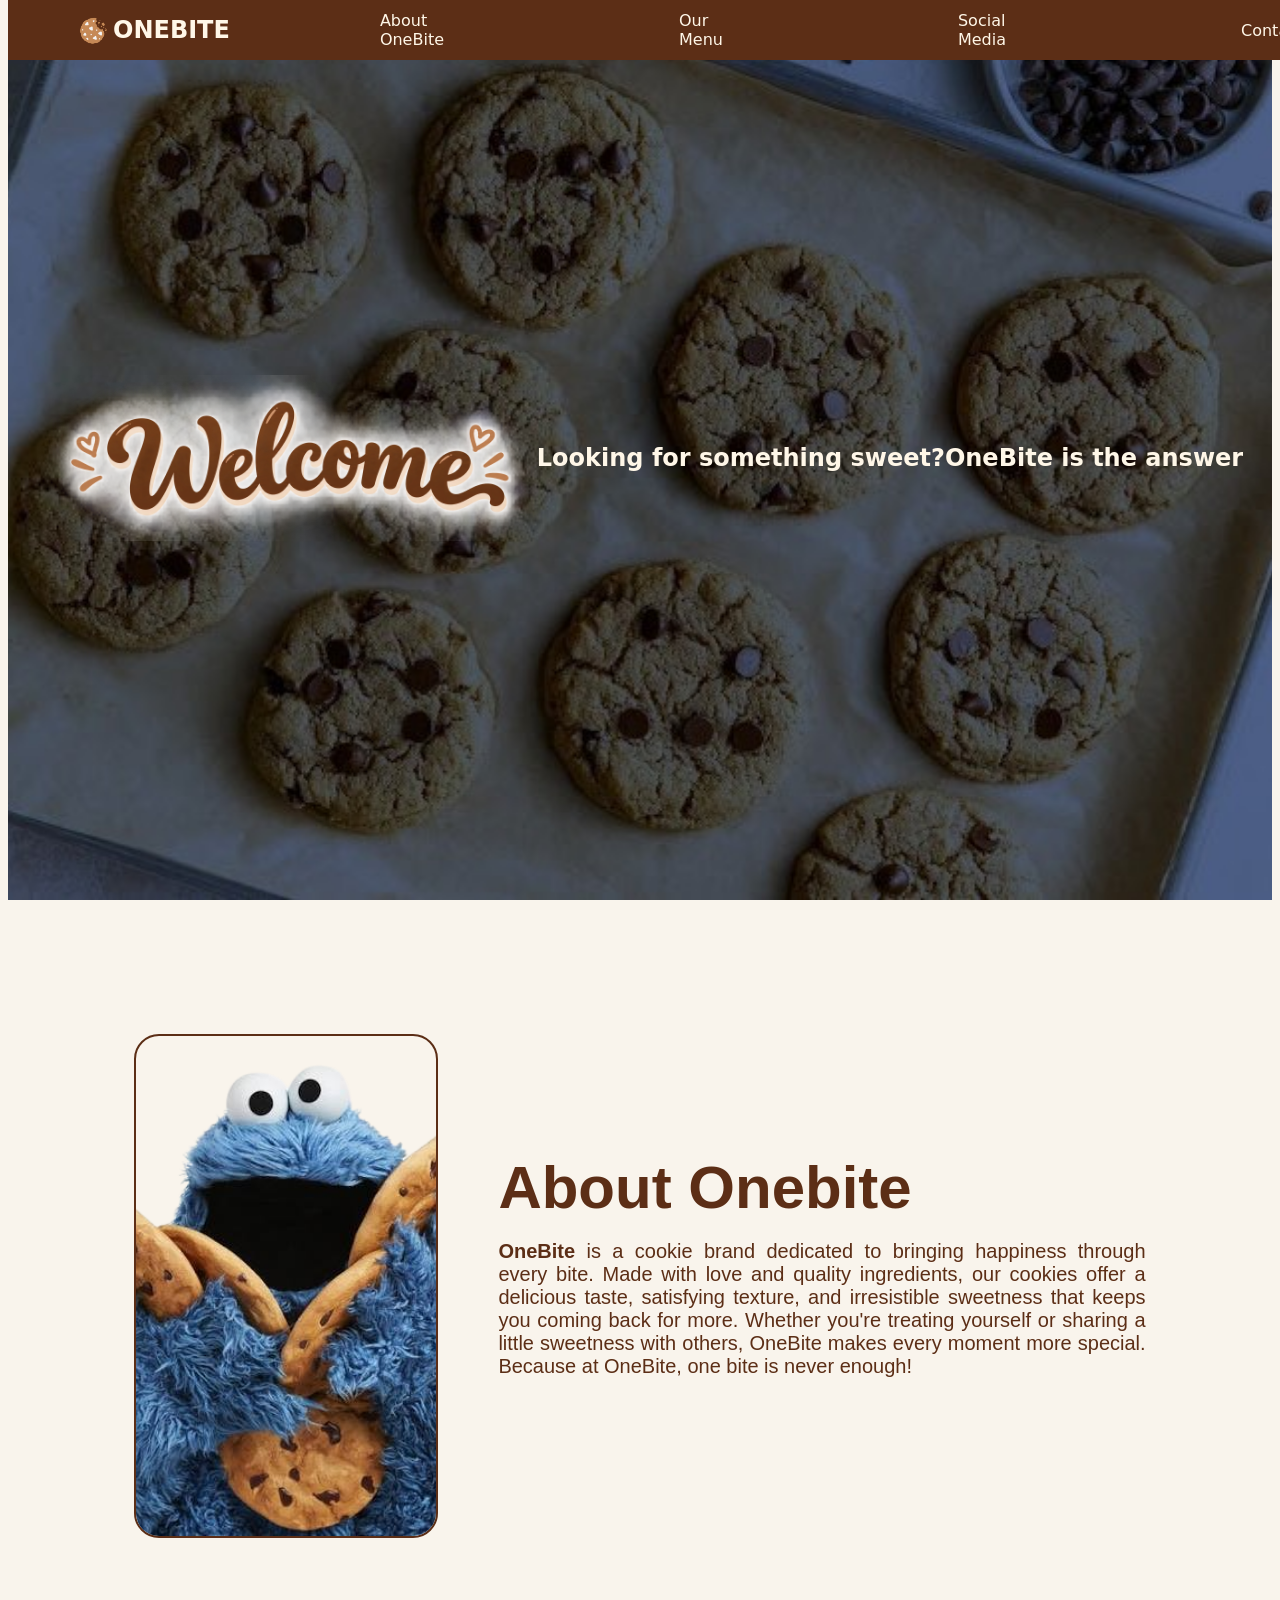
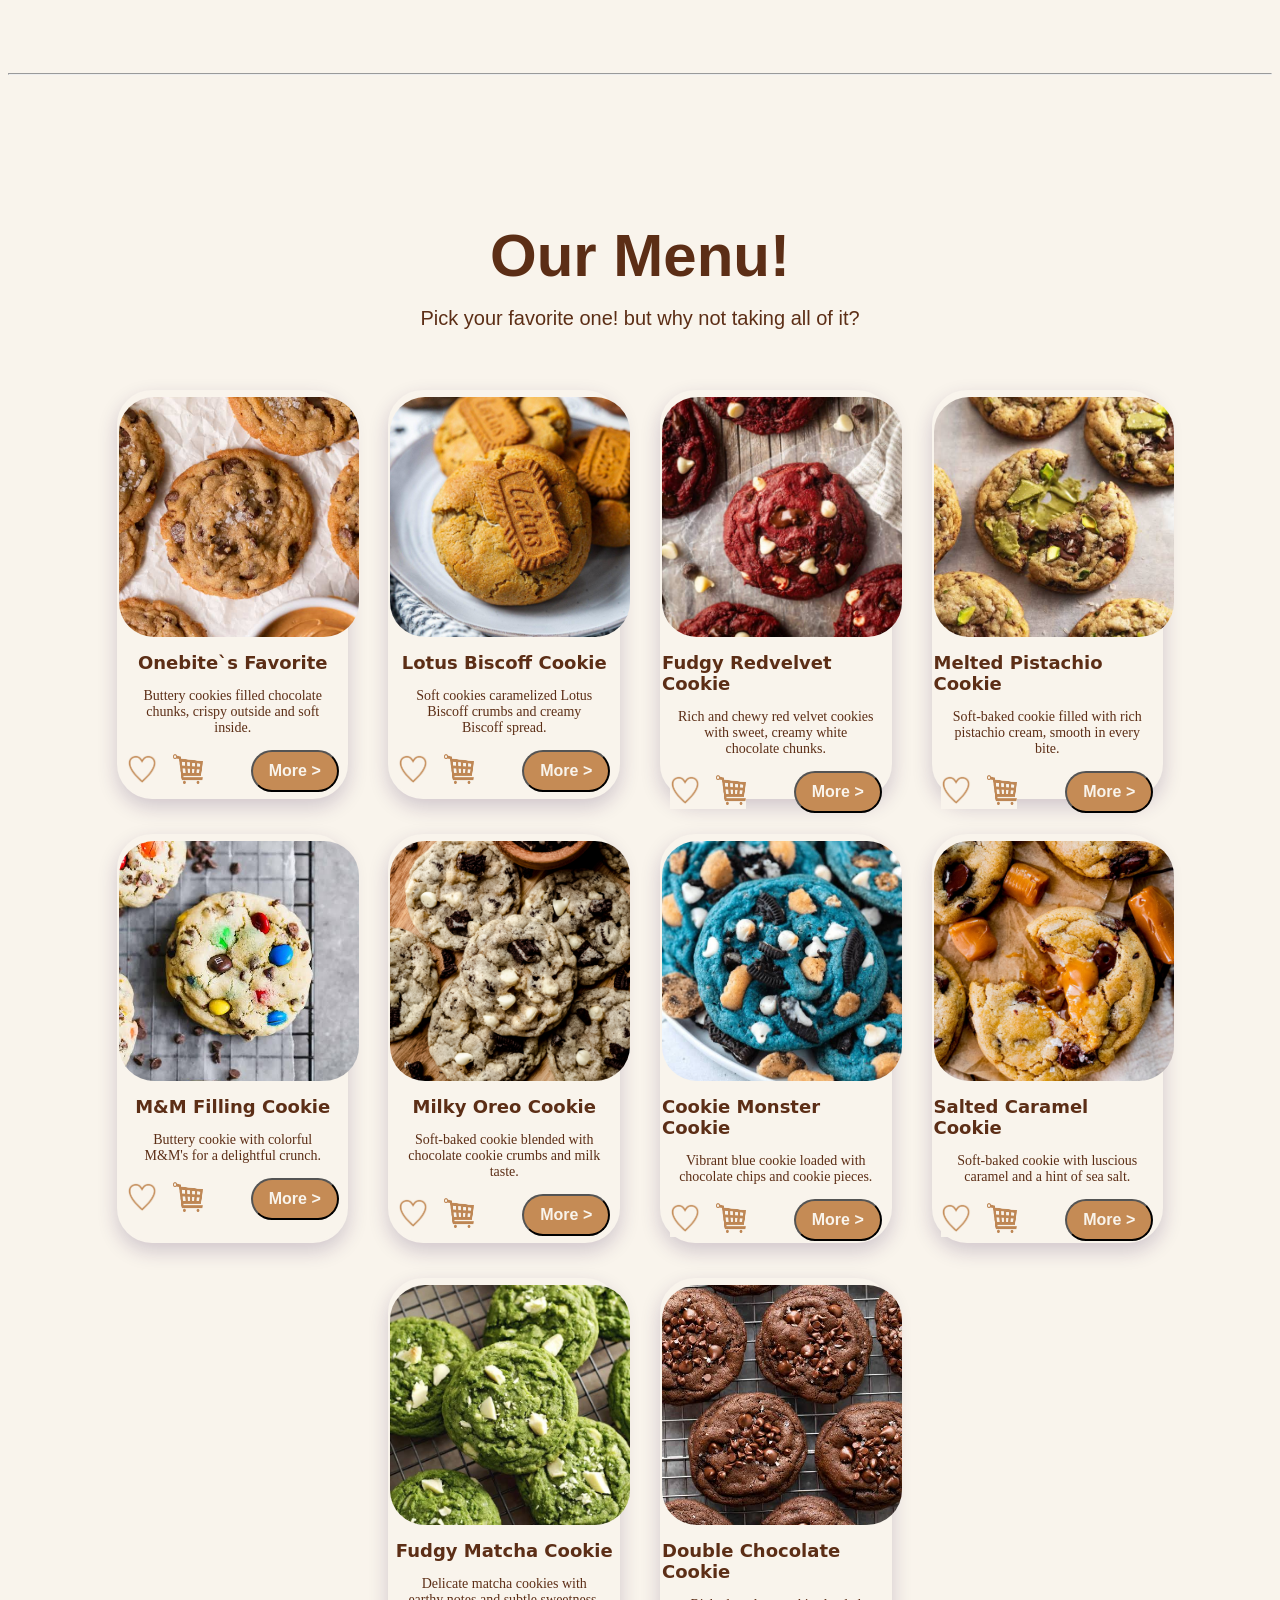
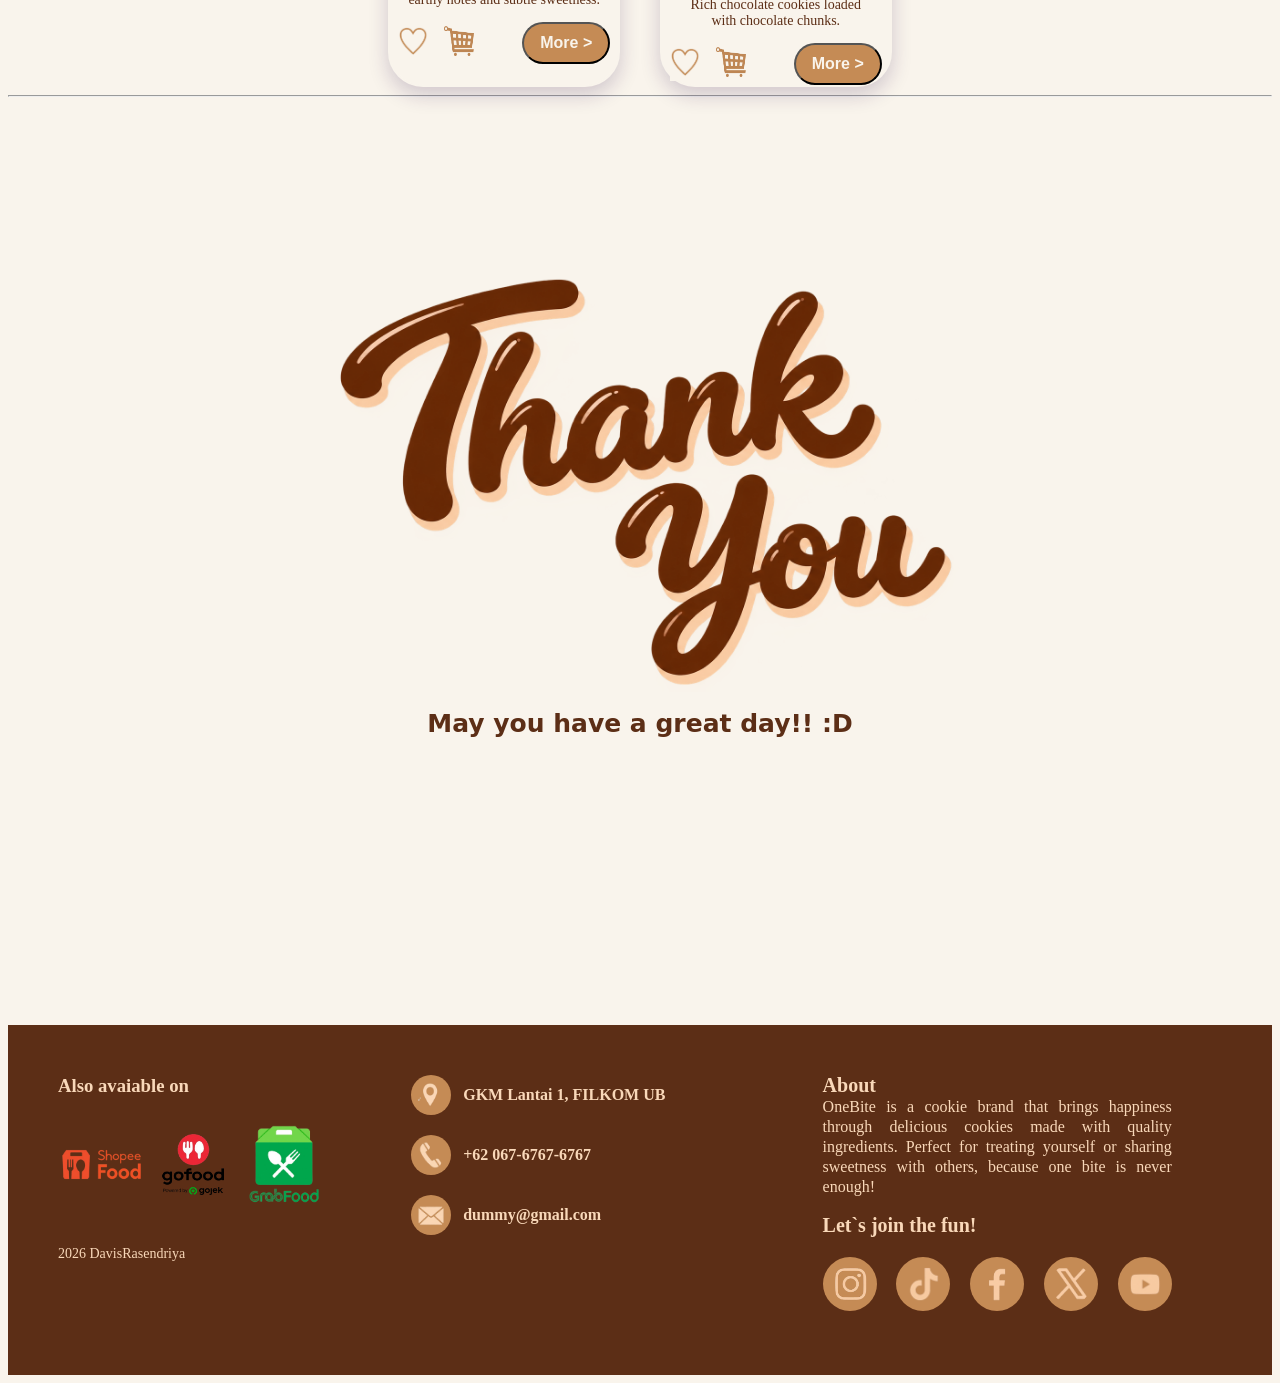
==== index.html @ a10a1868 "card menu diperbagus" ====
<!DOCTYPE html>
<html lang="en">
<head>
    <meta charset="UTF-8">
    <meta name="viewport" content="width=device-width, initial-scale=1.0">
    <title>OneBite</title>
    <link rel="stylesheet" href="style.css">
</head>
<body>
    <header class="header">
        <nav class="navbar">
        <div class="navbar-logo">
            <img class="logo" src="Bite-Notched Cookie with Transparent Chips.png" title="OneBite`s Logo" width="40">
            <a href="" class="logo">ONEBITE</a>
        </div>
        <div class="navbar-list">
        <a href="#About">About OneBite</a>
        <a href="#Menu">Our Menu</a>
        <a href="">Social Media</a>
        <a href="">Contact</a>
        </div>
    </nav>
    </header>
    
    <section class="section1">
        <img src="welcome.png" width="500">
        <h1>Looking for something sweet?</h1>
        <h1>OneBite is the answer</h1>
    </section>

    <section class="section2">
        <div class="besar2">
            <div class="bungkus-cookiem" id="About">
                <img src="cookie monster.png" class="cookiem">
            </div>
            
            <div class="teks2">
                <h1 class="ourmenu">About Onebite</h1>
                <p class="teksKecil"><strong>OneBite</strong>
                is a cookie brand dedicated to bringing happiness through every bite. Made with love and quality ingredients, our cookies offer a delicious taste, satisfying texture, and irresistible sweetness that keeps you coming back for more. Whether you're treating yourself or sharing a little sweetness with others, OneBite makes every moment more special. Because at OneBite, one bite is never enough!
                </p>
            </div>
        </div>
    </section>
    <hr>

    <section class="section3">
        <h1 class="ourmenu" id="Menu">Our Menu!</h1>
        <p class="teksKecil">Pick your favorite one! but why not taking all of it?</p>
        <div class="besar">
            <div class="card">
                <div class="bungkus-foto">
                    <img src="signature cookie.jpg" class="foto">
                </div>
                <h2>Onebite`s Favorite</h2>
                <p class="teksKecil">Buttery cookies filled chocolate chunks, crispy outside and soft inside.</p>
                <div class="card-footer">
                    <div class="card-footer-dalem">
                        <a href=""><img src="like bnr.png" class="fitur-like"></a>
                        <a href=""><img src="keranjang bnr.png" class="fitur-keranjang"></a>
                    </div>
                    <a href=""><button class="button">More ></button></a>
                </div>
            </div>
            <div class="card">
                <div class="bungkus-foto">
                    <img src="lotus cookie.jpg" class="foto">
                </div>
                <h2>Lotus Biscoff Cookie</h2>
                <p class="teksKecil">Soft cookies caramelized Lotus Biscoff crumbs and creamy Biscoff spread.</p>
                <div class="card-footer">
                    <div class="card-footer-dalem">
                        <a href=""><img src="like bnr.png" class="fitur-like"></a>
                        <a href=""><img src="keranjang bnr.png" class="fitur-keranjang"></a>
                    </div>
                    <a href=""><button class="button">More ></button></a>
                </div>
            </div>
            <div class="card">
                <div class="bungkus-foto">
                    <img src="redvelvet cookie.jpg" class="foto">
                </div>
                <h2>Fudgy Redvelvet Cookie</h2>
                <p class="teksKecil">Rich and chewy red velvet cookies with sweet, creamy white chocolate chunks.</p>
                <div class="card-footer">
                    <div class="card-footer-dalem">
                        <a href=""><img src="like bnr.png" class="fitur-like"></a>
                        <a href=""><img src="keranjang bnr.png" class="fitur-keranjang"></a>
                    </div>
                    <a href=""><button class="button">More ></button></a>
                </div>
            </div>
            <div class="card">
                <div class="bungkus-foto">
                    <img src="pistachio cookie.jpg" class="foto">
                </div>
                <h2>Melted Pistachio Cookie</h2>
                <p class="teksKecil">Soft-baked cookie filled with rich pistachio cream, smooth in every bite.</p>
                <div class="card-footer">
                    <div class="card-footer-dalem">
                        <a href=""><img src="like bnr.png" class="fitur-like"></a>
                        <a href=""><img src="keranjang bnr.png" class="fitur-keranjang"></a>
                    </div>
                    <a href=""><button class="button">More ></button></a>
                </div>
            </div>
        </div>

        <div class="besarr">
            <div class="card">
                <div class="bungkus-foto">
                    <img src="m&m.jpg" class="foto">
                </div>
                <h2>M&M Filling Cookie</h2>
                <p class="teksKecil">Buttery cookie with colorful M&M's for a delightful crunch.</p>
                <div class="card-footer">
                    <div class="card-footer-dalem">
                        <a href=""><img src="like bnr.png" class="fitur-like"></a>
                        <a href=""><img src="keranjang bnr.png" class="fitur-keranjang"></a>
                    </div>
                    <a href=""><button class="button">More ></button></a>
                </div>
            </div>
            <div class="card">
                <div class="bungkus-foto">
                    <img src="cookieandcream.jpg" class="foto">
                </div>
                <h2>Milky Oreo Cookie</h2>
                <p class="teksKecil">Soft-baked cookie blended with chocolate cookie crumbs and milk taste.</p>
                <div class="card-footer">
                    <div class="card-footer-dalem">
                        <a href=""><img src="like bnr.png" class="fitur-like"></a>
                        <a href=""><img src="keranjang bnr.png" class="fitur-keranjang"></a>
                    </div>
                    <a href=""><button class="button">More ></button></a>
                </div>
            </div>
            <div class="card">
                <div class="bungkus-foto">
                    <img src="cookiem cookie.jpg" class="foto">
                </div>
                <h2>Cookie Monster Cookie</h2>
                <p class="teksKecil">Vibrant blue cookie loaded with chocolate chips and cookie pieces.</p>
                <div class="card-footer">
                    <div class="card-footer-dalem">
                        <a href=""><img src="like bnr.png" class="fitur-like"></a>
                        <a href=""><img src="keranjang bnr.png" class="fitur-keranjang"></a>
                    </div>
                    <a href=""><button class="button">More ></button></a>
                </div>
            </div>
            <div class="card">
                <div class="bungkus-foto">
                    <img src="Salted caramel.jpg" class="foto">
                </div>
                <h2>Salted Caramel Cookie</h2>
                <p class="teksKecil">Soft-baked cookie with luscious caramel and a hint of sea salt.</p>
                <div class="card-footer">
                    <div class="card-footer-dalem">
                        <a href=""><img src="like bnr.png" class="fitur-like"></a>
                        <a href=""><img src="keranjang bnr.png" class="fitur-keranjang"></a>
                    </div>
                    <a href=""><button class="button">More ></button></a>
                </div>
            </div>
        </div>

        <div class="besarrr">
           <div class="card">
            <div class="bungkus-foto">
                <img src="matcha.jpg" class="foto" >
            </div>
                <h2>Fudgy Matcha Cookie</h2>
                <p class="teksKecil">Delicate matcha cookies with earthy notes and subtle sweetness.</p>
                <div class="card-footer">
                    <div class="card-footer-dalem">
                        <a href=""><img src="like bnr.png" class="fitur-like"></a>
                        <a href=""><img src="keranjang bnr.png" class="fitur-keranjang"></a>
                    </div>
                    <a href=""><button class="button">More ></button></a>
                </div>
            </div>
            <div class="card">
                <div class="bungkus-foto">
                    <img src="double choco.jpg" class="foto">
                </div>
                <h2>Double Chocolate Cookie</h2>
                <p class="teksKecil">Rich chocolate cookies loaded with chocolate chunks.</p>
                <div class="card-footer">
                    <div class="card-footer-dalem">
                        <a href=""><img src="like bnr.png" class="fitur-like"></a>
                        <a href=""><img src="keranjang bnr.png" class="fitur-keranjang"></a>
                    </div>
                    <a href=""><button class="button">More ></button></a>
                </div>
            </div>
        </div>
    </section>
    <hr>

    <section class="section4">
        <div class="besar4">
            <div>
                <img class="thanks" src="thank you bener.png">
            </div>

            <div>
                <p class="ourmenu">May you have a great day!! :D</p>
            </div>
        </div>
    </section>

    <footer class="footer">
        <div class="footer-kiri">
            <h3>Also avaiable on</h3>
            <div class="Marketplace">
                <img src="shopeefood-removebg-preview.png">
                <img src="logo_gofood-removebg-preview.png">
                <img src="grabfood-removebg-preview.png">
            </div>
            <p class="footer-tahun">2026 DavisRasendriya</p>
        </div>

        <div class="footer-tengah">
            <div class="isi-footer-tengah">
                <a href="#" class="icon">
                    <img src="logo lokasi.png">
                    <p>GKM Lantai 1, FILKOM UB</p>
                </a>
            </div>
            <div class="isi-footer-tengah">
                <a href="#" class="icon">
                    <img src="logo telpon.png">
                    <p>+62 067-6767-6767</p>
                </a>
            </div>
            <div class="isi-footer-tengah">
                <a href="#" class="icon">
                    <img src="logo email.png">
                    <p>dummy@gmail.com</p>
                </a>
            </div>
        </div>

        <div class="footer-kanan">
            <p class="footer-about">
                <span>About</span><br>
                OneBite is a cookie brand that brings happiness through delicious cookies made with quality ingredients. Perfect for treating yourself or sharing sweetness with others, because one bite is never enough!
            </p>
            <br>
            <p class="footer-about"><span>Let`s join the fun!</span></p>
            <div class="footer-medsos">
                <div class="medsos-besar">
                    <div class="footer-logo">
                        <a href="#"> <img src="instagram bnr.png" class="img"></a>
                    </div>
                    <div class="footer-logo">
                        <a href="#"> <img src="tiktok bnr.png" class="img"></a>
                    </div>
                    <div class="footer-logo">
                        <a href="#"> <img src="facebook bnr.png" class="img"></a>
                    </div>
                    <div class="footer-logo">
                        <a href="#"> <img src="twitter bnr.png" class="img"></a>
                    </div>
                    <div class="footer-logo">
                        <a href="#"> <img src="youtube bnr.png" class="img"></a>
                    </div>
                </div>
                
            </div>
        </div>
    </footer>
</body>
</html>
---- style.css ----
:roots {
    --primary-color: #C58B55;
    --teks-color: #5C2E16;
    --card-color: #f9d8b9;
}
*{
    background-color: #F9F4EC;
}

.header {
    position: fixed;
    top: 0;
}
.navbar-logo{
    background-color: transparent;
    color: #FFF7E8;
    display: flex;
    font-size: 24px;
    font-weight: bold;
    align-items: center;
    text-decoration: none;
}

.logo{
    background-color: transparent;
}

.navbar {
    background-color: #5C2E16;
    display: flex;
    justify-content: space-between;
    gap: 150px;
    padding: 10px 65px;
    font-family: system-ui, -apple-system, BlinkMacSystemFont, 'Segoe UI', Roboto, Oxygen, Ubuntu, Cantarell, 'Open Sans', 'Helvetica Neue', sans-serif;
}
.navbar-list{
    list-style-type: none;
    background-color: transparent;
    display: flex;
    align-items: center;
    gap: 235px;
}
a {
    text-decoration: none;
    color: #FFF7E8;
    background-color: transparent;
}


.section1{
    min-height: 100vh;
    background-image: url("cookies.jpg");
    background-size: cover;
    background-position: center;
    background-repeat: no-repeat;
    background-attachment: fixed;
    display: flex;
    justify-content: center;
    align-items: center;
}

.section1 img {
    background-color: transparent;
}

.section1 h1 {
    font-family: system-ui, -apple-system, BlinkMacSystemFont, 'Segoe UI', Roboto, Oxygen, Ubuntu, Cantarell, 'Open Sans', 'Helvetica Neue', sans-serif;
    background-color: transparent;
    color: #FFF7E8;
    line-height: 20px;
}

.section2 {
    min-height: 80vh;
}

.besar2 {
    display: flex;
    flex-direction: row;
    justify-content: center;
    align-items: center;
    padding: 10%;
    gap: 60px;
}

.bungkus-cookiem {
    width: 300px;
    height: 500px;
    overflow: hidden;
    border-radius: 25px;
    border: 2px solid #5C2E16;
    flex-shrink: 0;
}

.cookiem {
    background-color: transparent;
    width: 100%;
    height: 100%;
    object-fit: cover;
    transition: 0.5s ease-in-out;
}

.cookiem:hover {
    transform: scale(1.1);
}

.teks2 h1 {
    font-family: 'Poppins', sans-serif;
    font-size: 60px;
    font-weight: bold;
    color: #5C2E16;
    text-align:left;
    line-height: 5px;
}

.teks2 p {
    font-family: Verdana, Geneva, Tahoma, sans-serif;
    font-size: 20px;
    color: #5C2E16;
    text-align: justify;
    margin-bottom: 60px;
}

.section3 {
    min-height: 100vh;
    padding-top: 120px;
}

.ourmenu {
    font-family: 'Poppins', sans-serif;
    font-size: 60px;
    font-weight: bold;
    color: #5C2E16;
    text-align: center;
    line-height: 5px;

}

.teksKecil{
    font-family: Verdana, Geneva, Tahoma, sans-serif;
    font-size: 20px;
    color: #5C2E16;
    text-align: center;
    margin-bottom: 60px;
}

.besar{
    display: flex;
    flex-direction: row;
    justify-content:center;
    width: 100%;
    gap: 40px;
}

.besarr {
    margin-top: 35px;
    display: flex;
    flex-direction: row;
    justify-content:center;
    width: 100%;
    gap: 40px;
}

.besarrr {
    margin-top: 35px;
    display: flex;
    flex-direction: row;
    justify-content:center;
    width: 100%;
    gap: 40px;
}

.card {
    padding-top: 5px;
    border-radius: 35px;
    width: 18%;
    background-color:#F9F4EC;
    border: 2px solid #F9F4EC;
    height: 400px;
    box-shadow: 0 8px 20px rgba(48, 20, 80, 0.2);
    transition: box-shadow 0.4s ease, transform 0.4s;
}

.card:hover {
    transform: translateY(-5px);
}

.besar .card:nth-child(1):hover {
    box-shadow: 0 12px 30px rgba(190, 115, 55, 0.4);
}

.besar .card:nth-child(2):hover {
    box-shadow: 0 12px 30px rgba(190, 125, 55, 0.4);
}

.besar .card:nth-child(3):hover {
    box-shadow: 0 12px 30px rgba(180, 35, 45, 0.4);
}

.besar .card:nth-child(4):hover {
    box-shadow: 0 12px 30px rgba(110, 145, 65, 0.4);
}

.besarr .card:nth-child(1):hover {
    box-shadow: 0 12px 30px rgba(230, 90, 45, 0.4);
}

.besarr .card:nth-child(2):hover {
    box-shadow: 0 12px 30px rgba(100, 85, 75, 0.4);
}

.besarr .card:nth-child(3):hover {
    box-shadow: 0 12px 30px rgba(40, 150, 220, 0.4);
}

.besarr .card:nth-child(4):hover {
    box-shadow: 0 12px 30px rgba(210, 145, 65, 0.4);
}

.besarrr .card:nth-child(1):hover {
    box-shadow: 0 12px 30px rgba(105, 135, 65, 0.4);
}

.besarrr .card:nth-child(2):hover {
    box-shadow: 0 12px 30px rgba(90, 45, 25, 0.4);
}

.card h2 {
    background-color: transparent;
    font-family: system-ui, -apple-system, BlinkMacSystemFont, 'Segoe UI', Roboto, Oxygen, Ubuntu, Cantarell, 'Open Sans', 'Helvetica Neue', sans-serif;
    font-weight: bold;
    font-size: 18px;
    display: flex;
    justify-content: center;
    color: #5C2E16;
}

.bungkus-foto{
    width: 240px;
    height: 240px;
    object-fit: cover;
    border-radius: 35px;
    display: block;
    margin: 0 auto;
    flex-shrink: 0;
    overflow: hidden;
}

.foto {
    width: 100%;
    height: 100%;
    object-fit: cover;
    transition: 0.5s ease-in-out;
}

.foto:hover {
    transform: scale(1.1);
}

.card p {
    background-color: transparent;
    font-family: 'Times New Roman', Times, serif;
    font-size: 14px;
    margin-left: 15px;
    margin-right: 15px;
    margin-bottom: 14px;

}

.card-footer {
    display: flex;
    justify-content: center;
    align-items: center;
    gap: 48px;
    background-color: transparent;
}

.card-footer-dalem {
    display: flex;
    justify-content: left;
    align-items: center;
    gap: 16px;
}

.fitur-like {
    background-color: transparent;
    width: 30px;
    height: 30px;
}

.fitur-keranjang{
    background-color: transparent;
    width: 30px;
    height: 30px;
}

.button {
    padding: 10px 16px;
    border-radius: 35px;
    background-color: #C58B55;
    color: #F9F4EC;
    cursor: pointer;
    font-family: Verdana, Geneva, Tahoma, sans-serif;
    font-weight: bold;
    font-size: 16px;
}

.card:hover{
    
}

.section4 {
    min-height: 80vh;
    padding-top: 120px;
    
}

.besar4 {
    display: flex;
    flex-direction: column;
    justify-content: center;
    align-items: center;
}

.section4 img {
    width: 700px;
}

.section4 p {
    background-color: transparent;
    font-family: system-ui, -apple-system, BlinkMacSystemFont, 'Segoe UI', Roboto, Oxygen, Ubuntu, Cantarell, 'Open Sans', 'Helvetica Neue', sans-serif;
    font-weight: bold;
    font-size: 25px;
    display: flex;
    justify-content: center;
    color: #5C2E16;
}

footer {
    bottom: 0;
}

.footer {
    background-color: #5C2E16;
    box-sizing: border-box;
    width: 100%;
    text-align: left;
    font: bold 16px "san-serif";
    padding: 50px 50px 60px 50px;
    margin-top: 80px;
}

.footer .footer-kiri,
.footer .footer-tengah,
.footer .footer-kanan {
    display: inline-block;
    vertical-align: top;
    background-color:transparent;
}

.footer .footer-kiri {
    width: 30%;
}

.footer h3 {
    color: #f9d8b9;
    background-color: transparent;
    margin : 0;
    padding-bottom: 20px;
    font-family: Georgia, 'Times New Roman', Times, serif;
}

.footer .footer-kiri img {
    width: 25%;
    vertical-align: middle;
    background-color: transparent;
}

.footer .footer-kiri .Marketplace {
    width: 100%;
    background-color: transparent;
}

.footer .footer-kiri .footer-tahun {
    color: #f9d8b9;
    background-color: transparent;
    font-size: 14px;
    font-weight: normal;
    margin: 0;
    padding-top: 10%;
}

.footer-tengah{
    width: 35%;
    background-color: transparent;
    display: flex;
    flex-direction: column;
    gap: 20px;
}

.isi-footer-tengah {
    background-color: transparent;
    display: flex;
    flex-direction: column;
    gap: 12px;
}

.icon {
    background-color: transparent;
    display: flex;
    flex-direction: row;
    justify-content: left;
    align-items: center;
    text-decoration: none;
    gap: 12px;
    margin-bottom: 20px;
}

.footer .footer-tengah img {
    background-color: #C58B55;
    width: 30px;
    height: 30px;
    border-radius: 50%;
    border-color: 1px solid #C58B55;
    flex-shrink: 0;
    padding: 5px;
}

.footer .footer-tengah .icon p {
    background-color: transparent;
    color:#f9d8b9 ;
    display: inline-block;
    line-height: normal;
    font-family: Georgia, 'Times New Roman', Times, serif;
    font-size: 16px;
    margin: 0px;
}

.footer .footer-tengah a:hover {
    color: #ffc188;
    text-decoration: underline;
}

.footer-kanan {
    width: 30%;
}

.footer-about {
    line-height: 20px;
    color: #f9d8b9;
    font-size: 16px;
    font-weight: normal;
    text-align: justify;
    margin: 0;
    background-color: transparent;
}

.footer-about span {
    line-height: 20px;
    color: #f9d8b9;
    font-size: 20px;
    font-weight: bold;
    margin-bottom: 20px;
    background-color: transparent;   
}

.footer-sosmed {
    margin-top: 25px;
}

.medsos-besar {
    margin-top: 20px;
    display: flex;
    flex-direction: row;
    justify-content:space-between;
    width: 100%;
    background-color: #5C2E16;
}

.footer-logo {
    background-color: transparent;
}

.img {
    background-color: #C58B55;
    width: 40px;
    height: 40px;
    border-radius: 50%;
    border-color: 1px solid #C58B55;
    flex-shrink: 0;
    padding: 7px;
}

.img:hover {
    background-color: #fdb16a;
}

.card-container {
    display: flex;
    flex-direction: row;
}
@media (max-width:768px) {
    .card-container {
        flex-direction: column;
    }
}
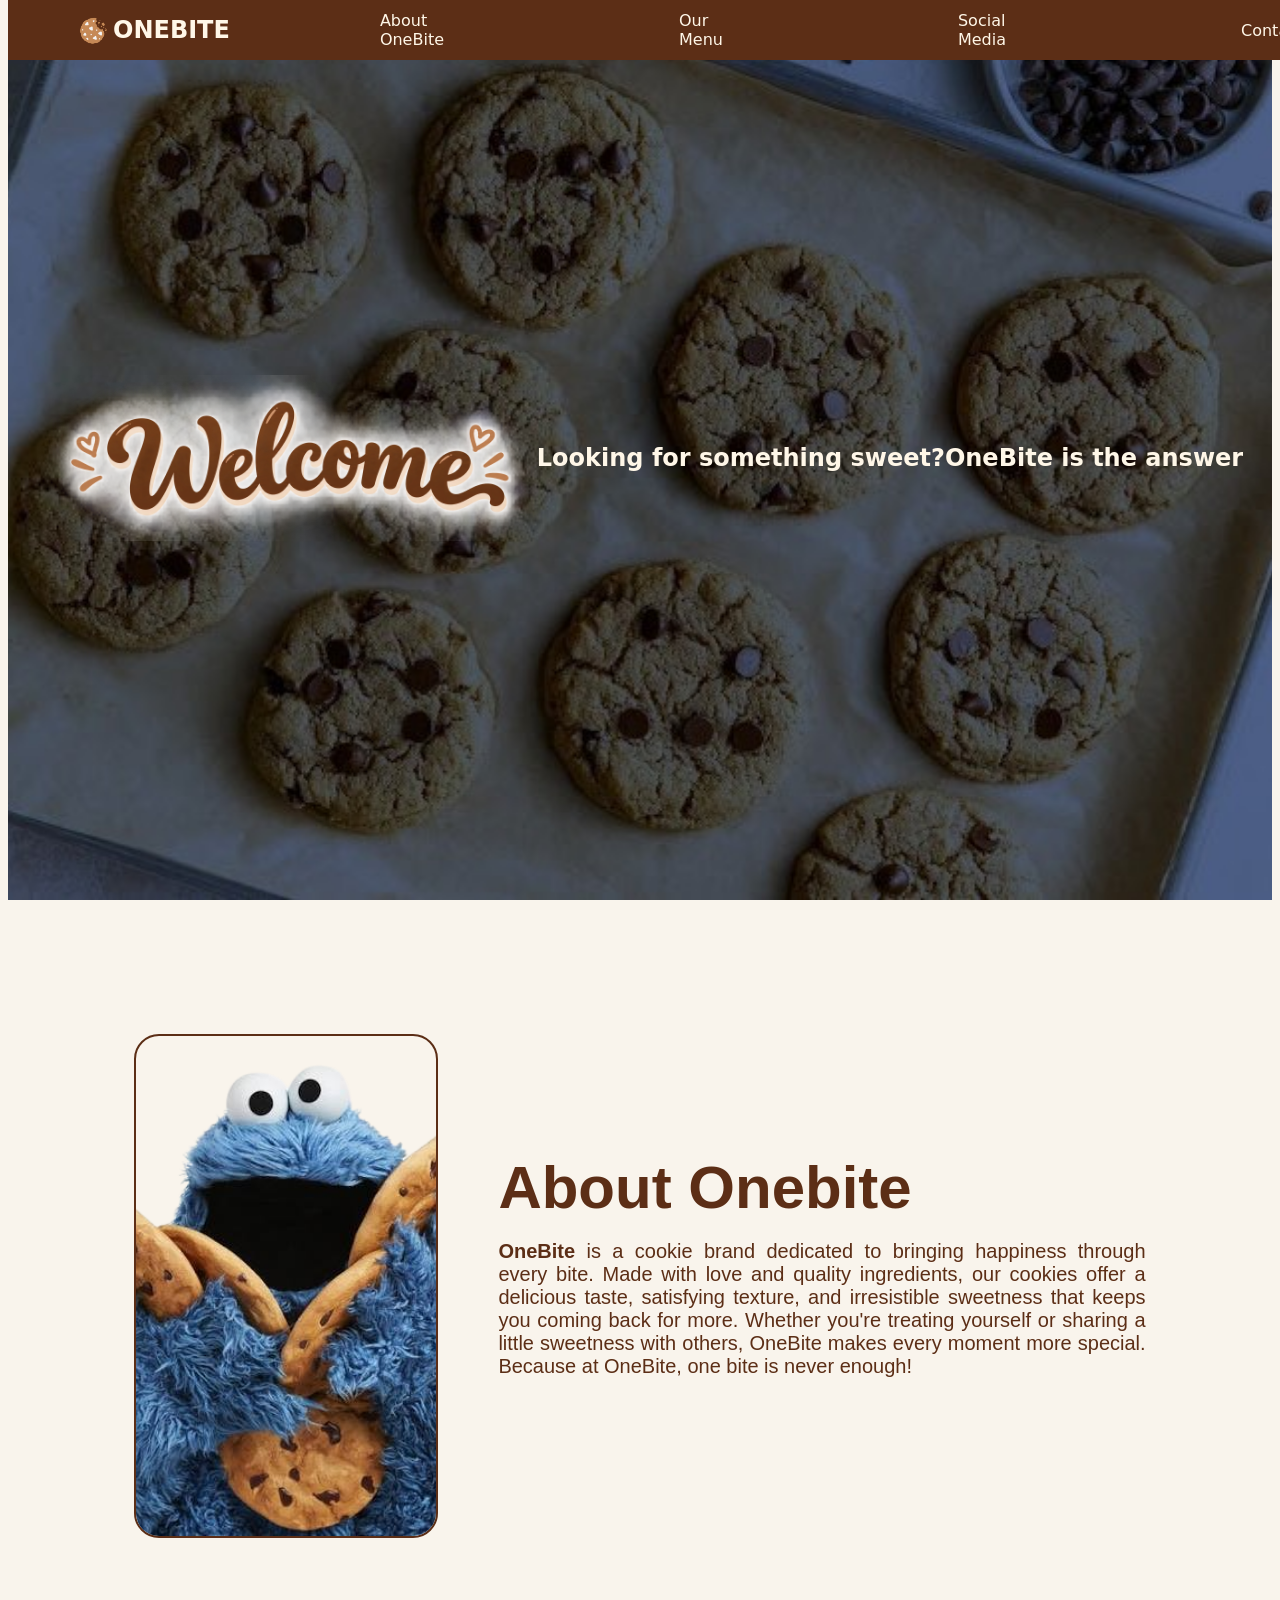
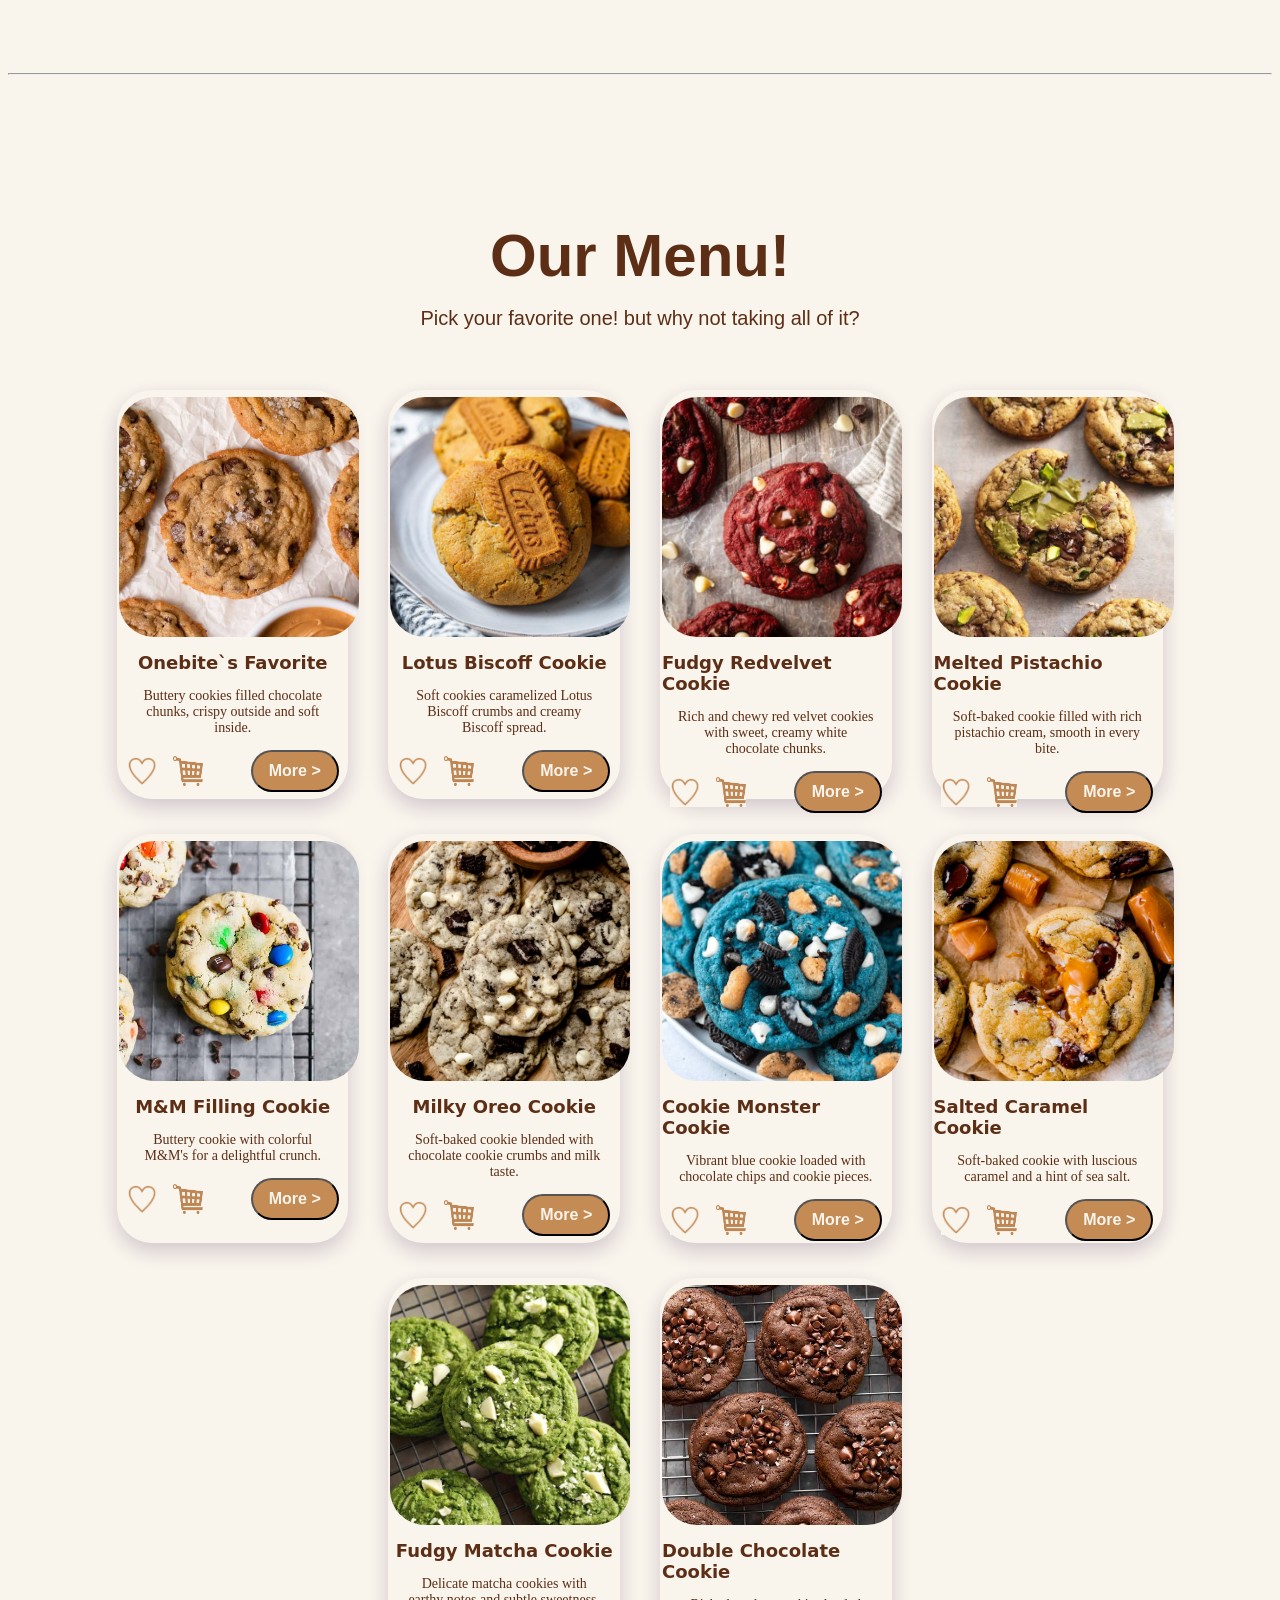
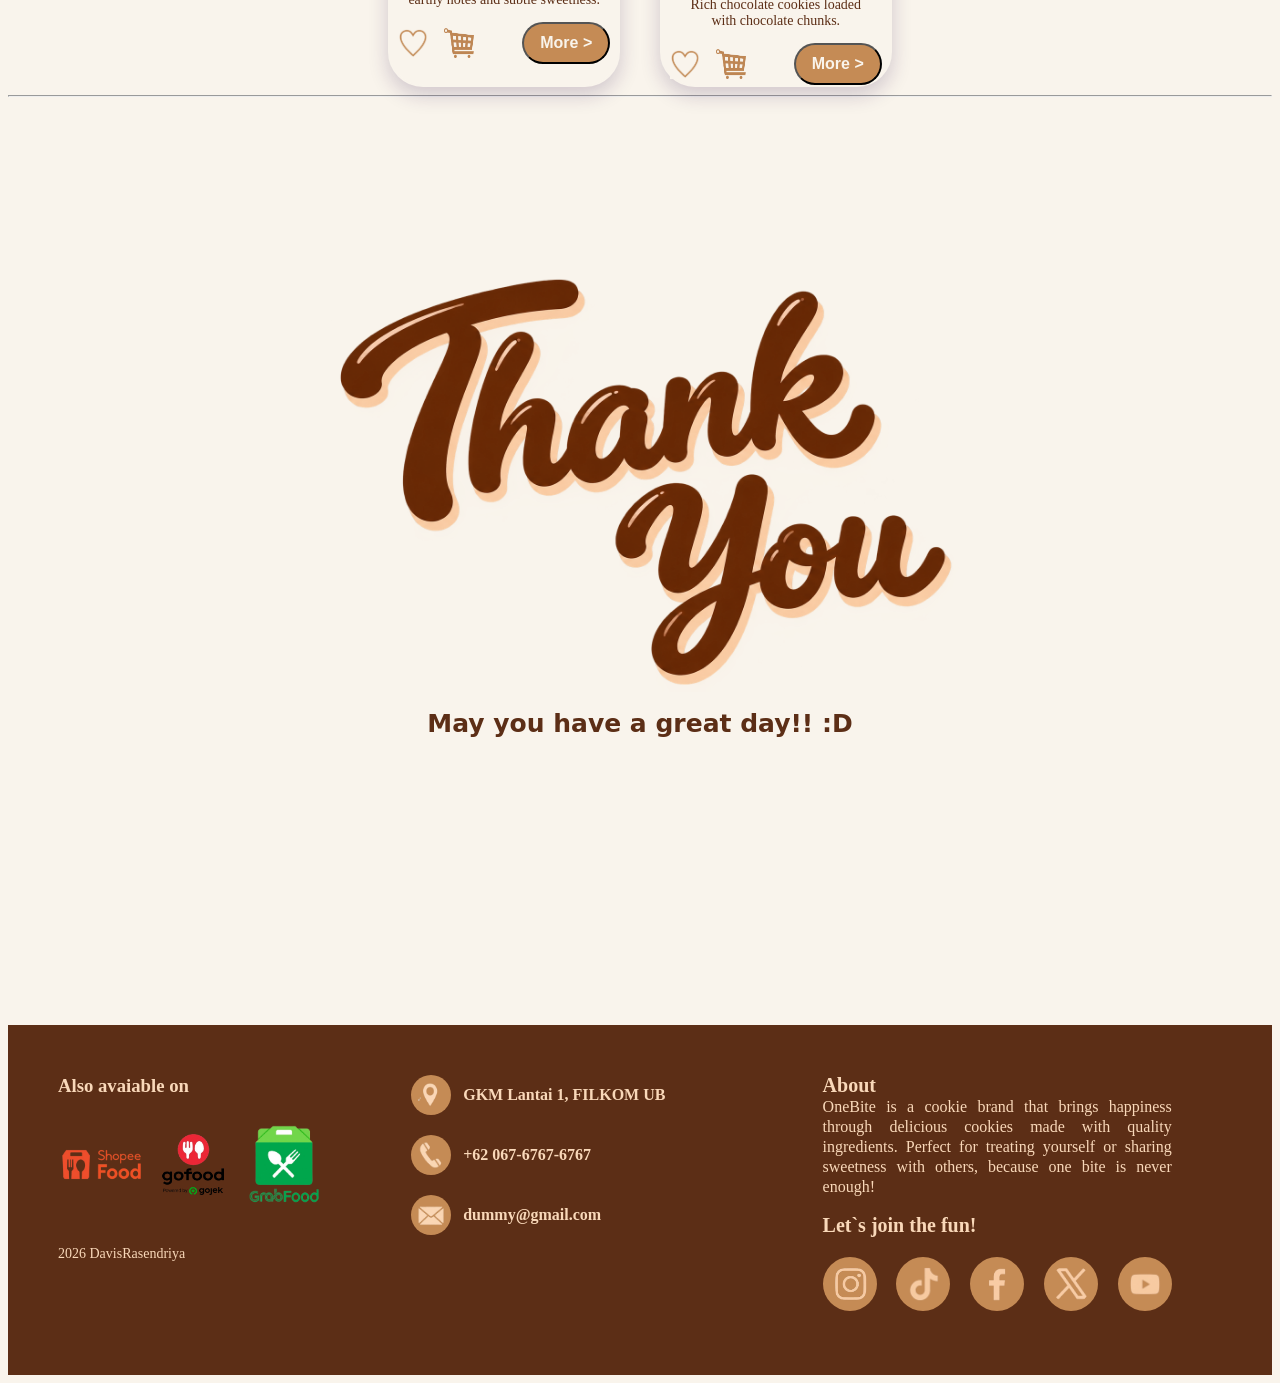
==== commit df197051: "finnaly card is done" ====
--- a/index.html
+++ b/index.html
@@ -56,8 +56,14 @@
                 <p class="teksKecil">Buttery cookies filled chocolate chunks, crispy outside and soft inside.</p>
                 <div class="card-footer">
                     <div class="card-footer-dalem">
-                        <a href=""><img src="like bnr.png" class="fitur-like"></a>
-                        <a href=""><img src="keranjang bnr.png" class="fitur-keranjang"></a>
+                        <div class="like">
+                            <a href=""><img src="like bnr.png" class="like-awal"></a>
+                            <a href=""><img src="like hover.png" class="like-hover"></a>
+                        </div>
+                        <div class="keranjang">
+                            <a href=""><img src="keranjang bnr.png" class="keranjang-awal"></a>
+                            <a href=""><img src="keranjang hover bnr.png" class="keranjang-hover"></a>
+                        </div>
                     </div>
                     <a href=""><button class="button">More ></button></a>
                 </div>
@@ -70,8 +76,14 @@
                 <p class="teksKecil">Soft cookies caramelized Lotus Biscoff crumbs and creamy Biscoff spread.</p>
                 <div class="card-footer">
                     <div class="card-footer-dalem">
-                        <a href=""><img src="like bnr.png" class="fitur-like"></a>
-                        <a href=""><img src="keranjang bnr.png" class="fitur-keranjang"></a>
+                        <div class="like">
+                            <a href=""><img src="like bnr.png" class="like-awal"></a>
+                            <a href=""><img src="like hover.png" class="like-hover"></a>
+                        </div>
+                        <div class="keranjang">
+                            <a href=""><img src="keranjang bnr.png" class="keranjang-awal"></a>
+                            <a href=""><img src="keranjang hover bnr.png" class="keranjang-hover"></a>
+                        </div>
                     </div>
                     <a href=""><button class="button">More ></button></a>
                 </div>
@@ -84,8 +96,14 @@
                 <p class="teksKecil">Rich and chewy red velvet cookies with sweet, creamy white chocolate chunks.</p>
                 <div class="card-footer">
                     <div class="card-footer-dalem">
-                        <a href=""><img src="like bnr.png" class="fitur-like"></a>
-                        <a href=""><img src="keranjang bnr.png" class="fitur-keranjang"></a>
+                        <div class="like">
+                            <a href=""><img src="like bnr.png" class="like-awal"></a>
+                            <a href=""><img src="like hover.png" class="like-hover"></a>
+                        </div>
+                        <div class="keranjang">
+                            <a href=""><img src="keranjang bnr.png" class="keranjang-awal"></a>
+                            <a href=""><img src="keranjang hover bnr.png" class="keranjang-hover"></a>
+                        </div>
                     </div>
                     <a href=""><button class="button">More ></button></a>
                 </div>
@@ -98,8 +116,14 @@
                 <p class="teksKecil">Soft-baked cookie filled with rich pistachio cream, smooth in every bite.</p>
                 <div class="card-footer">
                     <div class="card-footer-dalem">
-                        <a href=""><img src="like bnr.png" class="fitur-like"></a>
-                        <a href=""><img src="keranjang bnr.png" class="fitur-keranjang"></a>
+                        <div class="like">
+                            <a href=""><img src="like bnr.png" class="like-awal"></a>
+                            <a href=""><img src="like hover.png" class="like-hover"></a>
+                        </div>
+                        <div class="keranjang">
+                            <a href=""><img src="keranjang bnr.png" class="keranjang-awal"></a>
+                            <a href=""><img src="keranjang hover bnr.png" class="keranjang-hover"></a>
+                        </div>
                     </div>
                     <a href=""><button class="button">More ></button></a>
                 </div>
@@ -115,8 +139,14 @@
                 <p class="teksKecil">Buttery cookie with colorful M&M's for a delightful crunch.</p>
                 <div class="card-footer">
                     <div class="card-footer-dalem">
-                        <a href=""><img src="like bnr.png" class="fitur-like"></a>
-                        <a href=""><img src="keranjang bnr.png" class="fitur-keranjang"></a>
+                        <div class="like">
+                            <a href=""><img src="like bnr.png" class="like-awal"></a>
+                            <a href=""><img src="like hover.png" class="like-hover"></a>
+                        </div>
+                        <div class="keranjang">
+                            <a href=""><img src="keranjang bnr.png" class="keranjang-awal"></a>
+                            <a href=""><img src="keranjang hover bnr.png" class="keranjang-hover"></a>
+                        </div>
                     </div>
                     <a href=""><button class="button">More ></button></a>
                 </div>
@@ -129,8 +159,14 @@
                 <p class="teksKecil">Soft-baked cookie blended with chocolate cookie crumbs and milk taste.</p>
                 <div class="card-footer">
                     <div class="card-footer-dalem">
-                        <a href=""><img src="like bnr.png" class="fitur-like"></a>
-                        <a href=""><img src="keranjang bnr.png" class="fitur-keranjang"></a>
+                        <div class="like">
+                            <a href=""><img src="like bnr.png" class="like-awal"></a>
+                            <a href=""><img src="like hover.png" class="like-hover"></a>
+                        </div>
+                        <div class="keranjang">
+                            <a href=""><img src="keranjang bnr.png" class="keranjang-awal"></a>
+                            <a href=""><img src="keranjang hover bnr.png" class="keranjang-hover"></a>
+                        </div>
                     </div>
                     <a href=""><button class="button">More ></button></a>
                 </div>
@@ -143,8 +179,14 @@
                 <p class="teksKecil">Vibrant blue cookie loaded with chocolate chips and cookie pieces.</p>
                 <div class="card-footer">
                     <div class="card-footer-dalem">
-                        <a href=""><img src="like bnr.png" class="fitur-like"></a>
-                        <a href=""><img src="keranjang bnr.png" class="fitur-keranjang"></a>
+                        <div class="like">
+                            <a href=""><img src="like bnr.png" class="like-awal"></a>
+                            <a href=""><img src="like hover.png" class="like-hover"></a>
+                        </div>
+                        <div class="keranjang">
+                            <a href=""><img src="keranjang bnr.png" class="keranjang-awal"></a>
+                            <a href=""><img src="keranjang hover bnr.png" class="keranjang-hover"></a>
+                        </div>
                     </div>
                     <a href=""><button class="button">More ></button></a>
                 </div>
@@ -157,8 +199,14 @@
                 <p class="teksKecil">Soft-baked cookie with luscious caramel and a hint of sea salt.</p>
                 <div class="card-footer">
                     <div class="card-footer-dalem">
-                        <a href=""><img src="like bnr.png" class="fitur-like"></a>
-                        <a href=""><img src="keranjang bnr.png" class="fitur-keranjang"></a>
+                        <div class="like">
+                            <a href=""><img src="like bnr.png" class="like-awal"></a>
+                            <a href=""><img src="like hover.png" class="like-hover"></a>
+                        </div>
+                        <div class="keranjang">
+                            <a href=""><img src="keranjang bnr.png" class="keranjang-awal"></a>
+                            <a href=""><img src="keranjang hover bnr.png" class="keranjang-hover"></a>
+                        </div>
                     </div>
                     <a href=""><button class="button">More ></button></a>
                 </div>
@@ -174,8 +222,14 @@
                 <p class="teksKecil">Delicate matcha cookies with earthy notes and subtle sweetness.</p>
                 <div class="card-footer">
                     <div class="card-footer-dalem">
-                        <a href=""><img src="like bnr.png" class="fitur-like"></a>
-                        <a href=""><img src="keranjang bnr.png" class="fitur-keranjang"></a>
+                        <div class="like">
+                            <a href=""><img src="like bnr.png" class="like-awal"></a>
+                            <a href=""><img src="like hover.png" class="like-hover"></a>
+                        </div>
+                        <div class="keranjang">
+                            <a href=""><img src="keranjang bnr.png" class="keranjang-awal"></a>
+                            <a href=""><img src="keranjang hover bnr.png" class="keranjang-hover"></a>
+                        </div>
                     </div>
                     <a href=""><button class="button">More ></button></a>
                 </div>
@@ -188,8 +242,14 @@
                 <p class="teksKecil">Rich chocolate cookies loaded with chocolate chunks.</p>
                 <div class="card-footer">
                     <div class="card-footer-dalem">
-                        <a href=""><img src="like bnr.png" class="fitur-like"></a>
-                        <a href=""><img src="keranjang bnr.png" class="fitur-keranjang"></a>
+                        <div class="like">
+                            <a href=""><img src="like bnr.png" class="like-awal"></a>
+                            <a href=""><img src="like hover.png" class="like-hover"></a>
+                        </div>
+                        <div class="keranjang">
+                            <a href=""><img src="keranjang bnr.png" class="keranjang-awal"></a>
+                            <a href=""><img src="keranjang hover bnr.png" class="keranjang-hover"></a>
+                        </div>
                     </div>
                     <a href=""><button class="button">More ></button></a>
                 </div>
--- a/style.css
+++ b/style.css
@@ -286,15 +286,81 @@
     background-color: transparent;
     width: 30px;
     height: 30px;
-}
-
-.fitur-keranjang{
+    transition: opacity 0.3 ease;
+}
+
+.fitur-keranjang {
     background-color: transparent;
     width: 30px;
     height: 30px;
-}
-
-.button {
+    transition: opacity 0.3 ease;
+}
+
+.like {
+    position: relative;
+    width: 30px;
+    height: 30px;
+}
+
+.like img {
+    position: absolute;
+    background-color: transparent;
+    width: 100%;
+    height: 100%;
+    object-fit: 100%;
+    transition: opacity 0.4s ease;
+}
+
+.like-awal {
+    background-color: transparent;
+    opacity: 1;
+}
+
+.like-hover {
+    opacity: 0;
+}
+
+.like:hover .like-awal {
+    opacity: 0;
+}
+
+.like:hover .like-hover {
+    opacity: 1;
+}
+
+.keranjang {
+    position: relative;
+    width: 30px;
+    height: 30px;
+}
+
+.keranjang img {
+    position: absolute;
+    background-color: transparent;
+    width: 100%;
+    height: 100%;
+    object-fit: 100%;
+    transition: opacity 0.3s ease;
+}
+
+.keranjang-awal {
+    opacity: 1;
+}
+
+.keranjang-hover{
+    opacity: 0;
+}
+
+.keranjang:hover .keranjang-awal {
+    opacity: 0;
+}
+
+.keranjang:hover .keranjang-hover {
+    opacity: 1;
+}
+
+button {
+    position: relative;
     padding: 10px 16px;
     border-radius: 35px;
     background-color: #C58B55;
@@ -303,10 +369,28 @@
     font-family: Verdana, Geneva, Tahoma, sans-serif;
     font-weight: bold;
     font-size: 16px;
-}
-
-.card:hover{
-    
+    z-index: 1;
+    transition: 0.5s;
+}
+
+button:hover {
+    color: #5C2E16;
+}
+
+button::before {
+    content: '';
+    position: absolute;
+    background-color: #25201c;
+    z-index: -1;
+    transform-origin: left;
+    transition: transform 0.5 ease;
+    transform: scaleX(1);
+}
+
+button:hover::before {
+    transform-origin: right;
+    transition: transform 0.5s ease;
+    transform: scaleX(0);
 }
 
 .section4 {
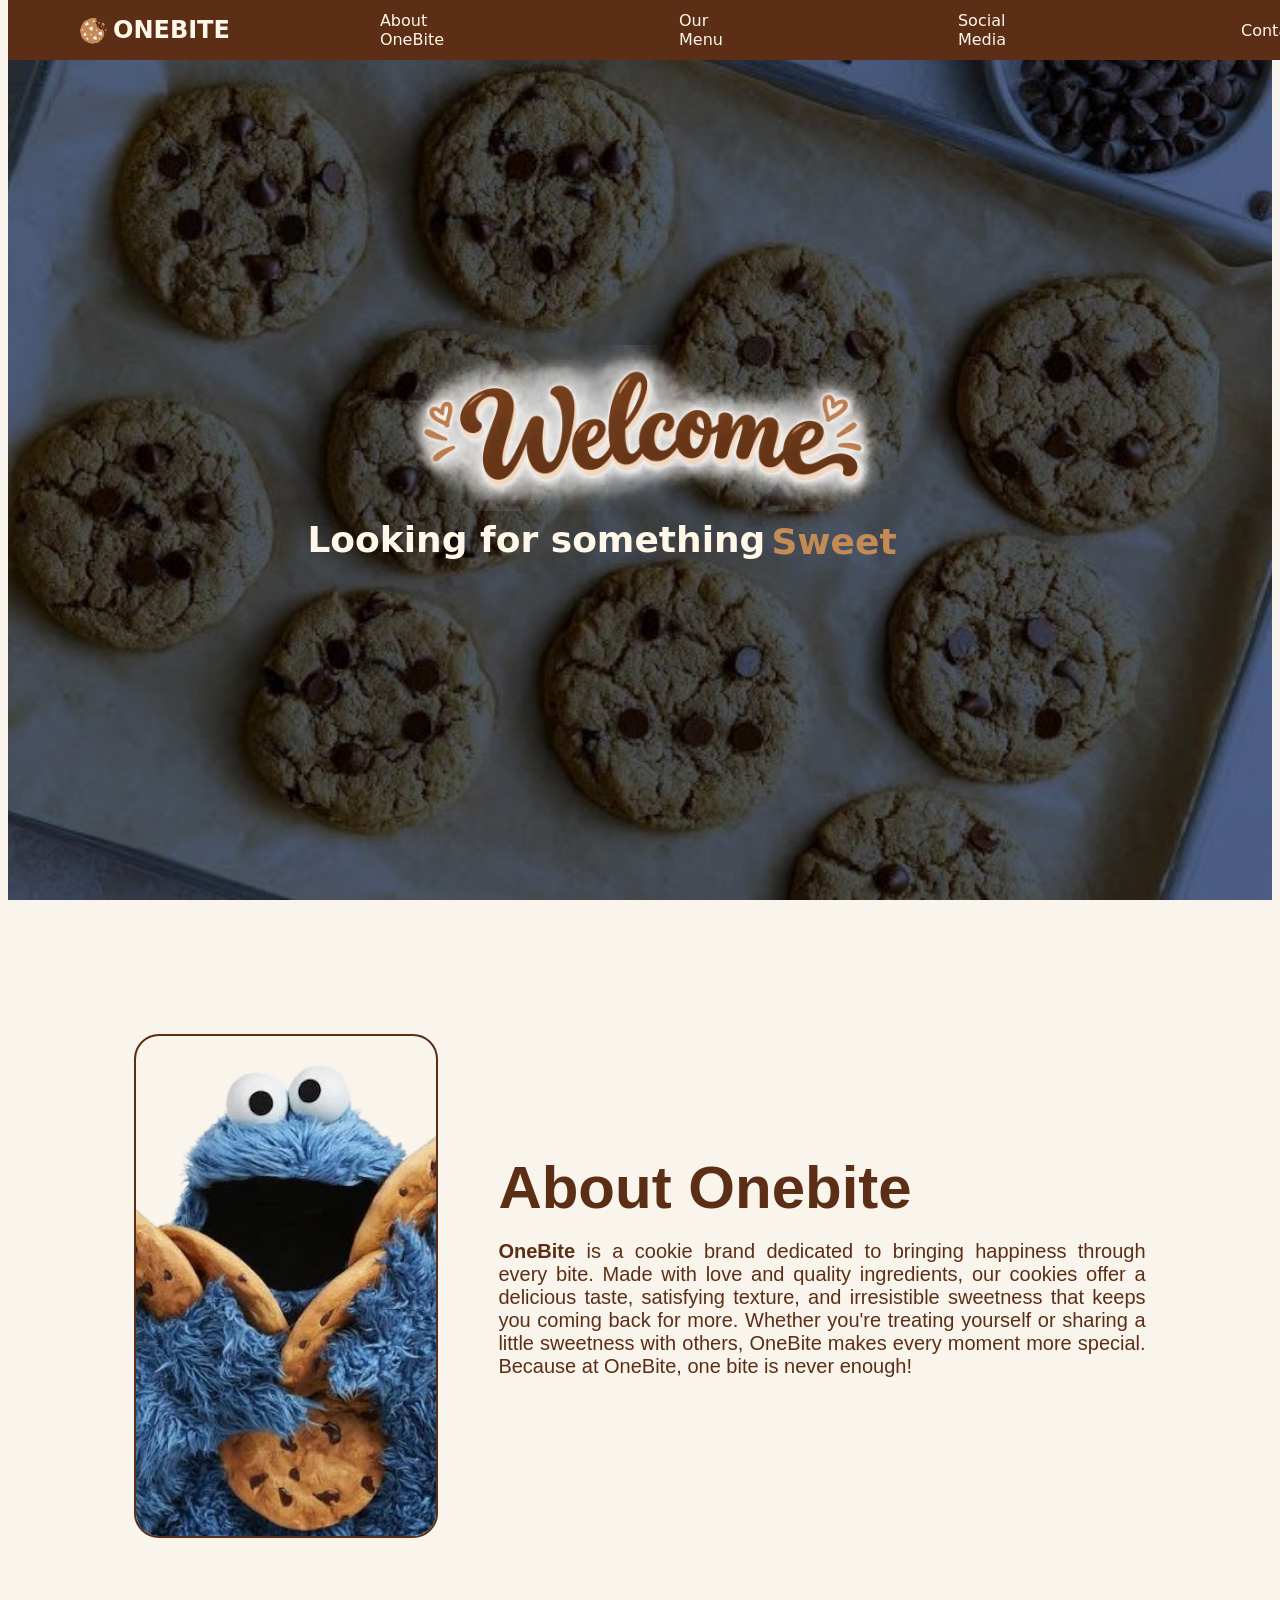
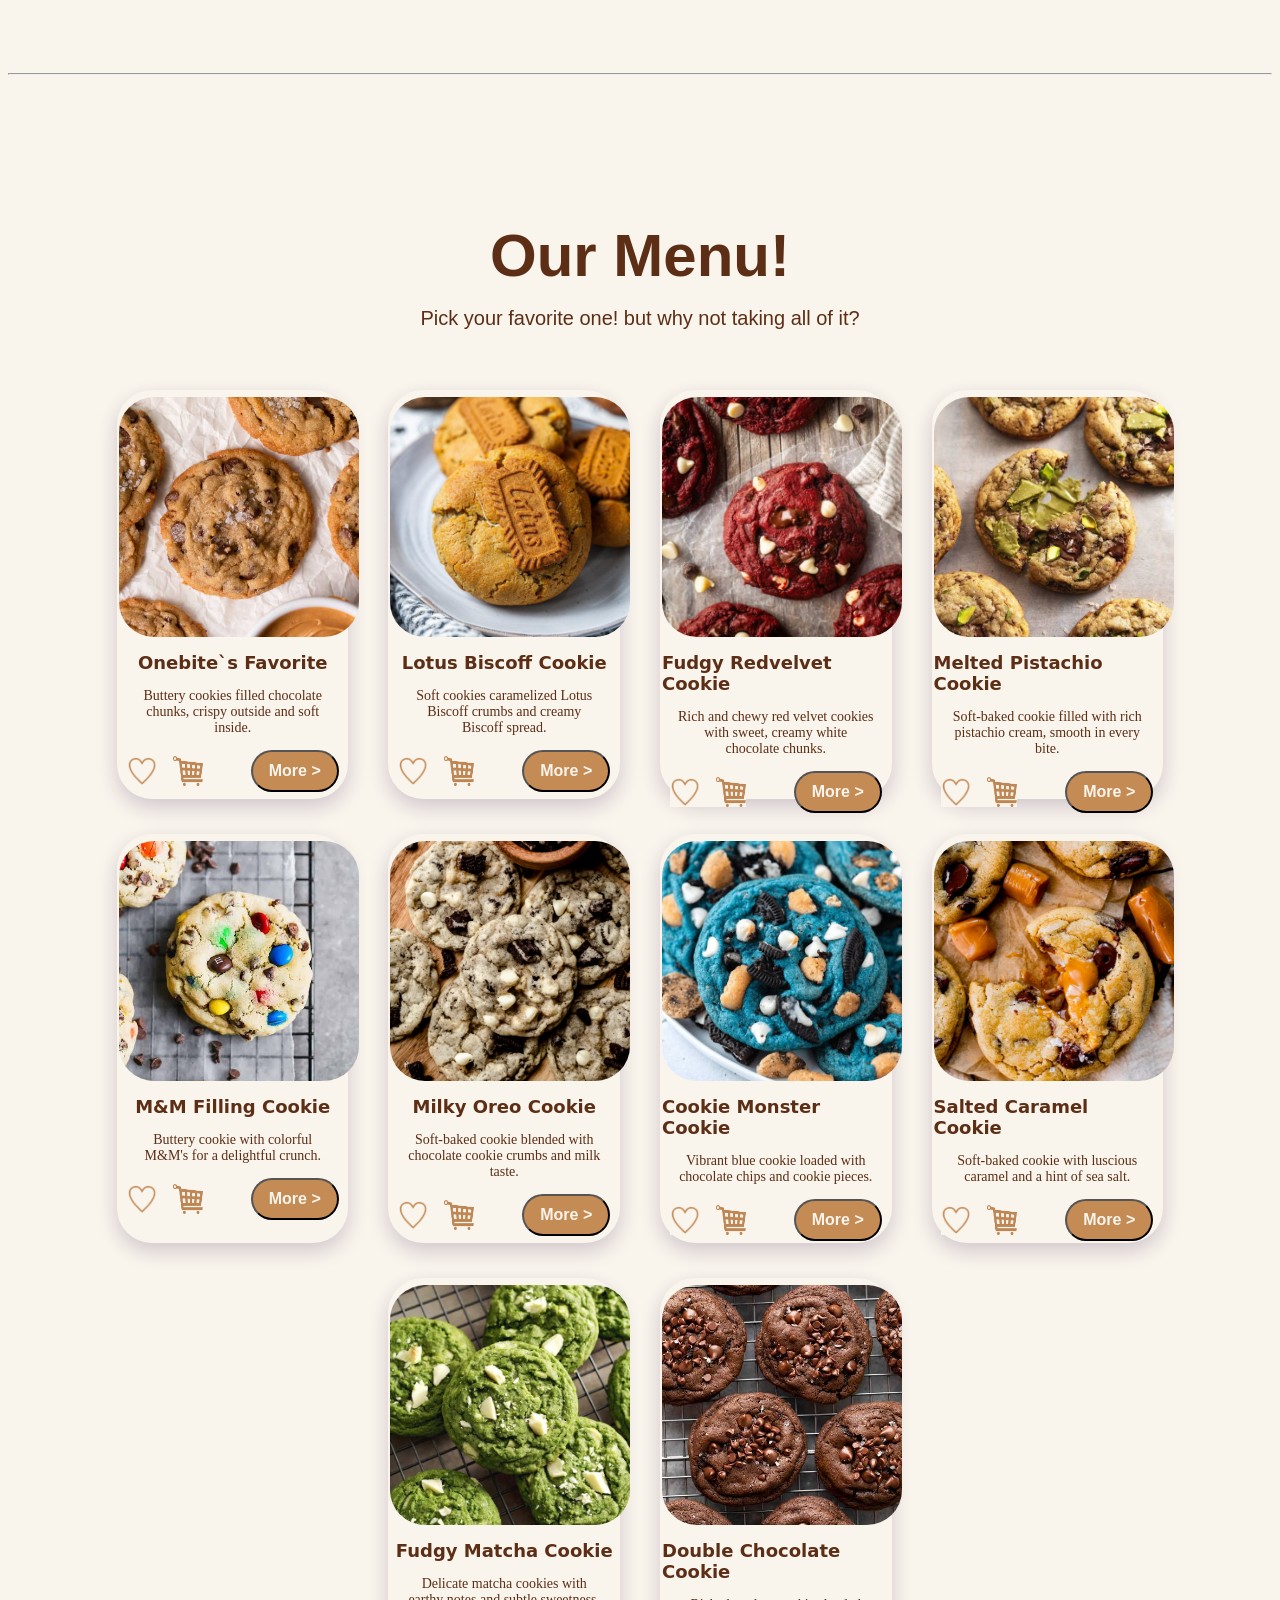
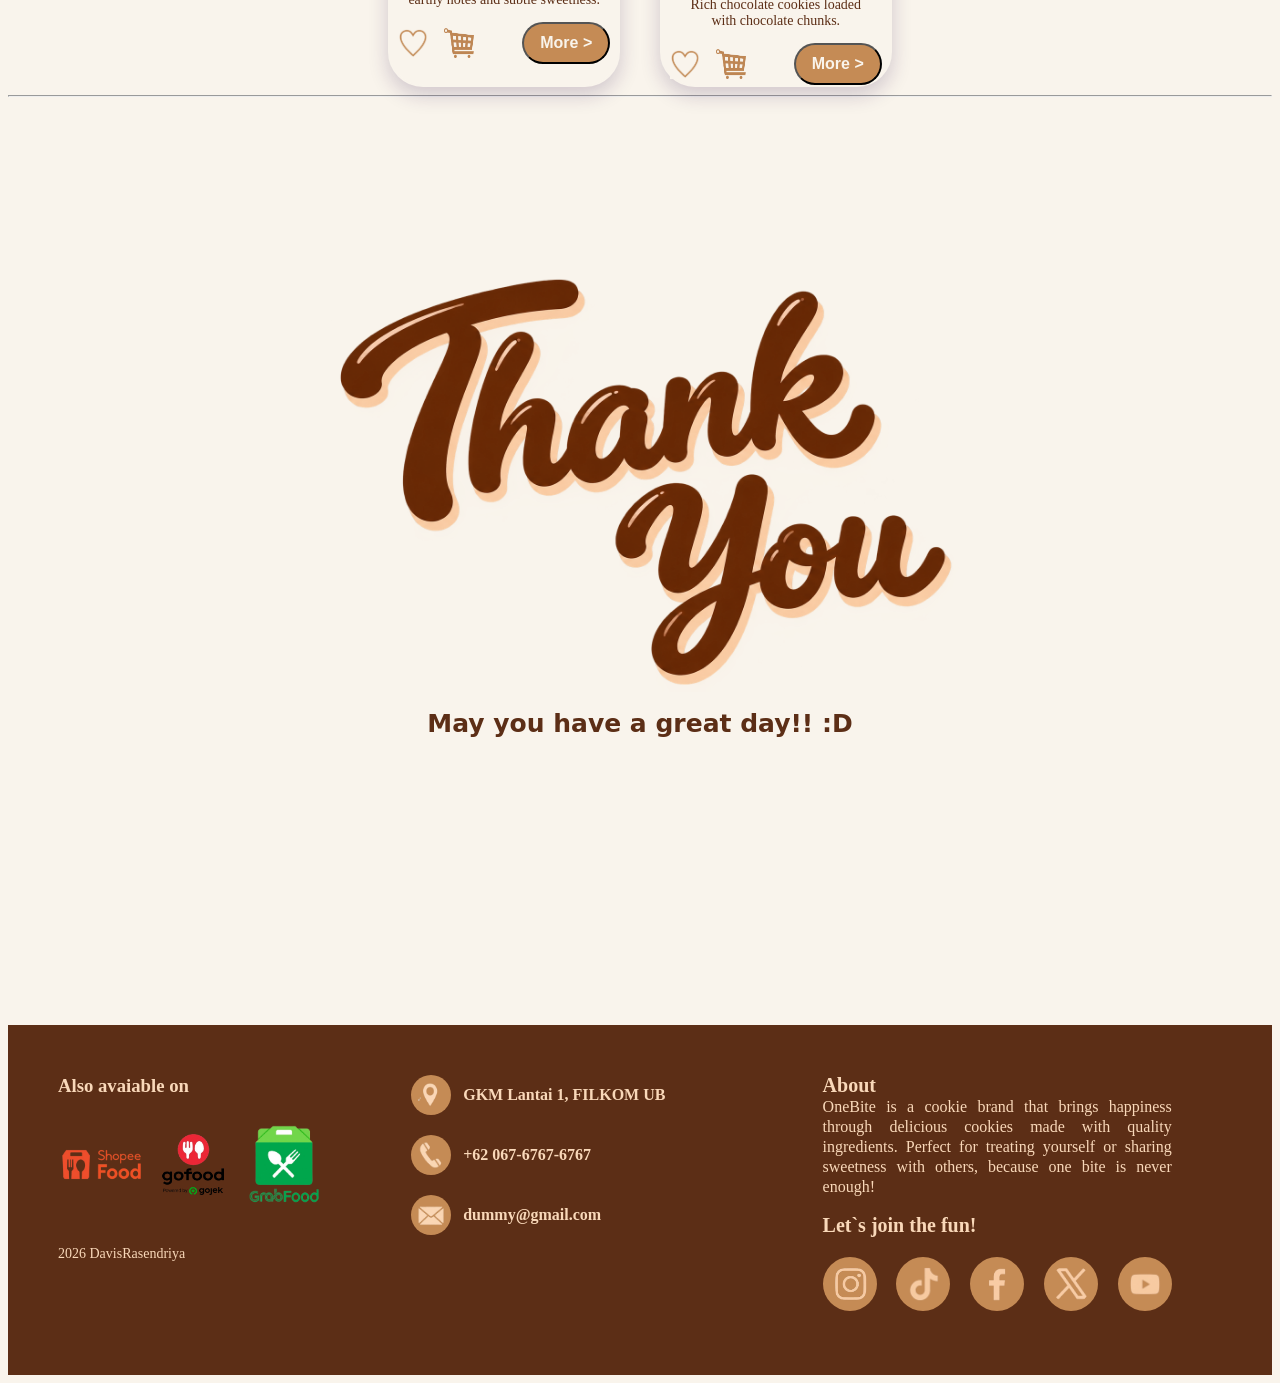
==== commit fc5776db: "ubah section 1" ====
--- a/index.html
+++ b/index.html
@@ -24,8 +24,19 @@
     
     <section class="section1">
         <img src="welcome.png" width="500">
-        <h1>Looking for something sweet?</h1>
-        <h1>OneBite is the answer</h1>
+        
+        <div class="text-animasi">
+            <p class="text-diem">Looking for something </h1>
+            <div class="bungkus-kata">
+                <span class="kata">Sweet</span>
+                <span class="kata">Soft</span>
+                <span class="kata">Delightful</span>
+                <span class="kata">Lovely</span>
+                <span class="kata">Cozy</span>
+                <span class="kata">Sweet</span>
+            </div>
+            
+        </div>
     </section>
 
     <section class="section2">
--- a/style.css
+++ b/style.css
@@ -55,6 +55,7 @@
     background-repeat: no-repeat;
     background-attachment: fixed;
     display: flex;
+    flex-direction: column;
     justify-content: center;
     align-items: center;
 }
@@ -68,6 +69,66 @@
     background-color: transparent;
     color: #FFF7E8;
     line-height: 20px;
+}
+
+.text-animasi {
+    background-color: transparent;
+    height: 40px;
+    padding: 10px;
+    border-radius: 8px;
+    display: flex;
+    color: #FFF7E8;
+    font-family: system-ui, -apple-system, BlinkMacSystemFont, 'Segoe UI', Roboto, Oxygen, Ubuntu, Cantarell, 'Open Sans', 'Helvetica Neue', sans-serif;
+    font-weight: bold;
+    font-size: 36px;
+    box-sizing: content-box;
+}   
+
+.text-diem {
+    margin-top: -2px;
+    background-color: transparent;
+}
+
+.bungkus-kata {
+    background-color: transparent;
+    overflow: hidden;
+    position: relative;
+}
+
+.kata {
+    background-color: transparent;
+    display: block;
+    height: 100%;
+    padding-left: 6px;
+    color: #C58B55;
+    animation: kata-ngulang 7s infinite;
+}
+
+@keyframes kata-ngulang {
+    10% {
+        transform: translateY(-102%);
+    }
+    25% {
+        transform: translateY(-100%);
+    }
+    35% {
+        transform: translateY(-202%);
+    }
+    50% {
+        transform: translateY(-200%);
+    }
+    60% {
+        transform: translateY(-302%);
+    }
+    75% {
+        transform: translateY(-300%);
+    }
+    85% {
+        transform: translateY(-402%);
+    }
+    100% {
+        transform: translateY(-400%);
+    }
 }
 
 .section2 {
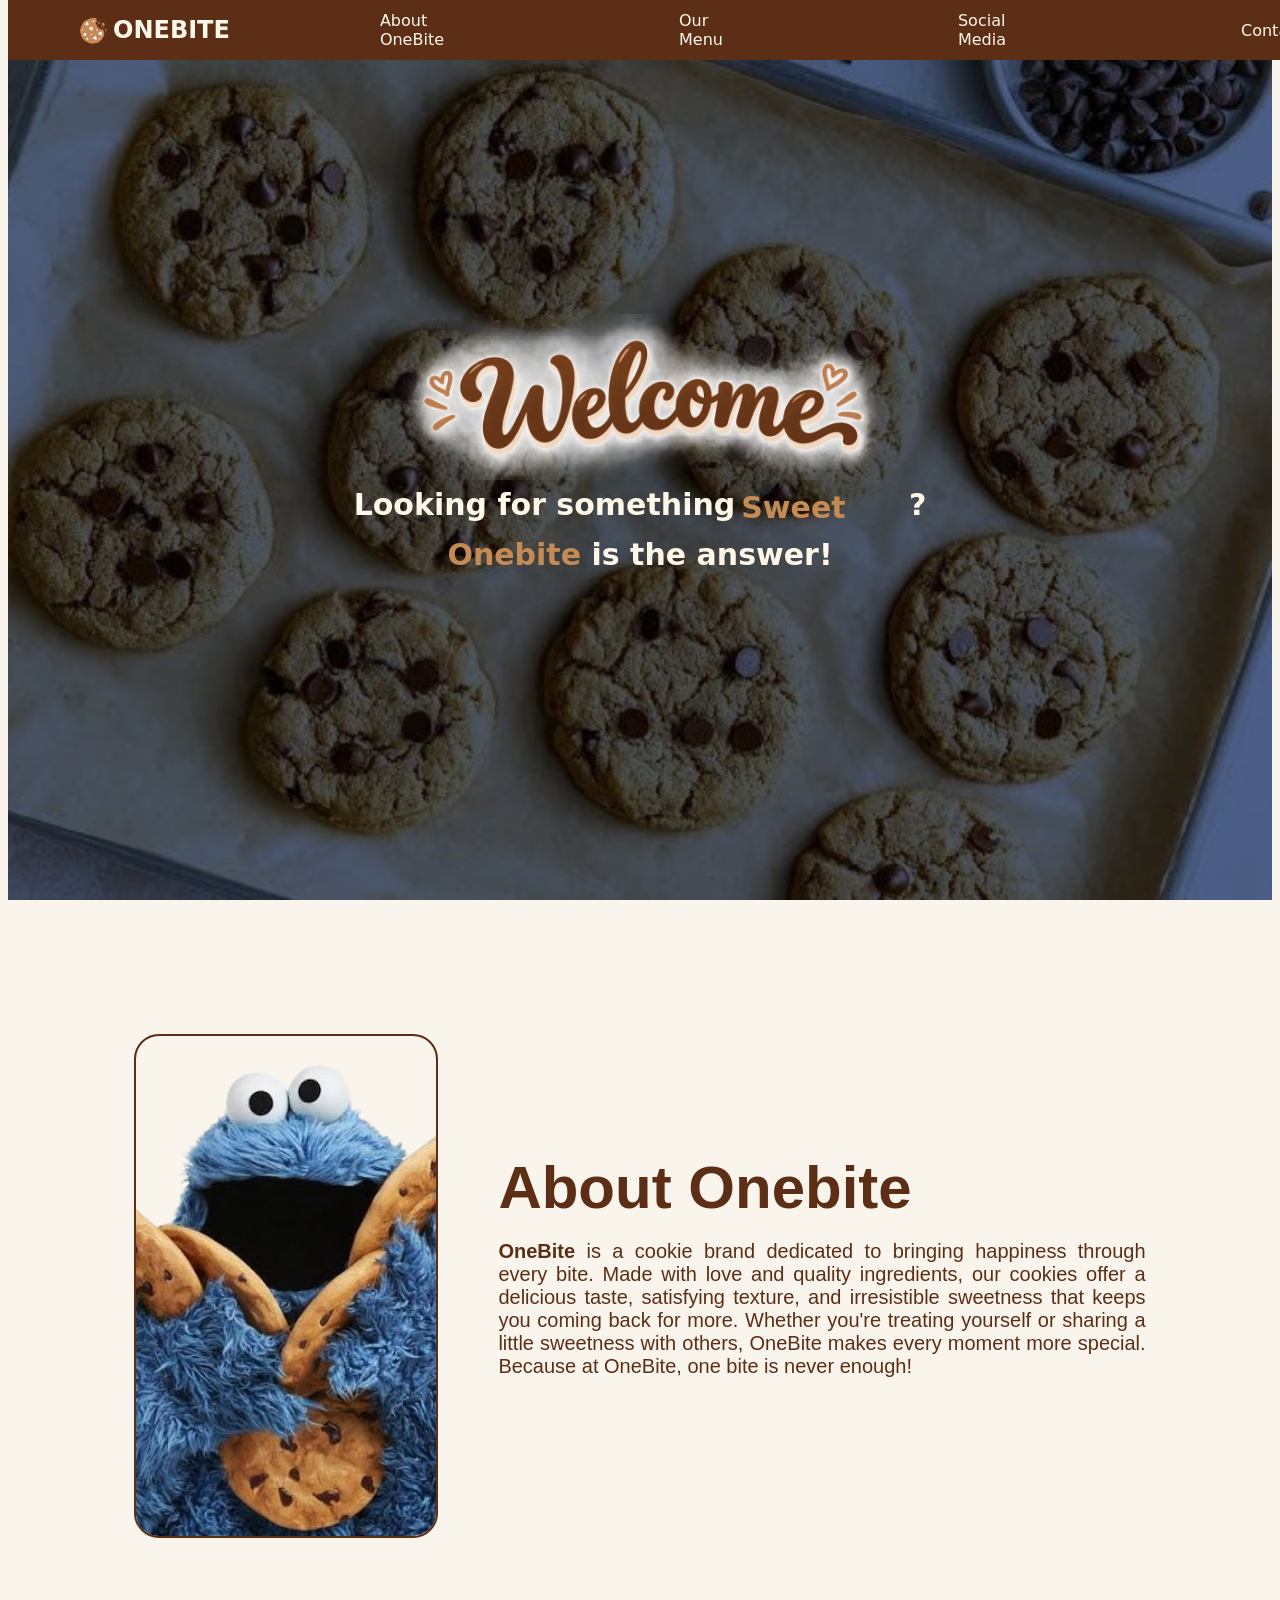
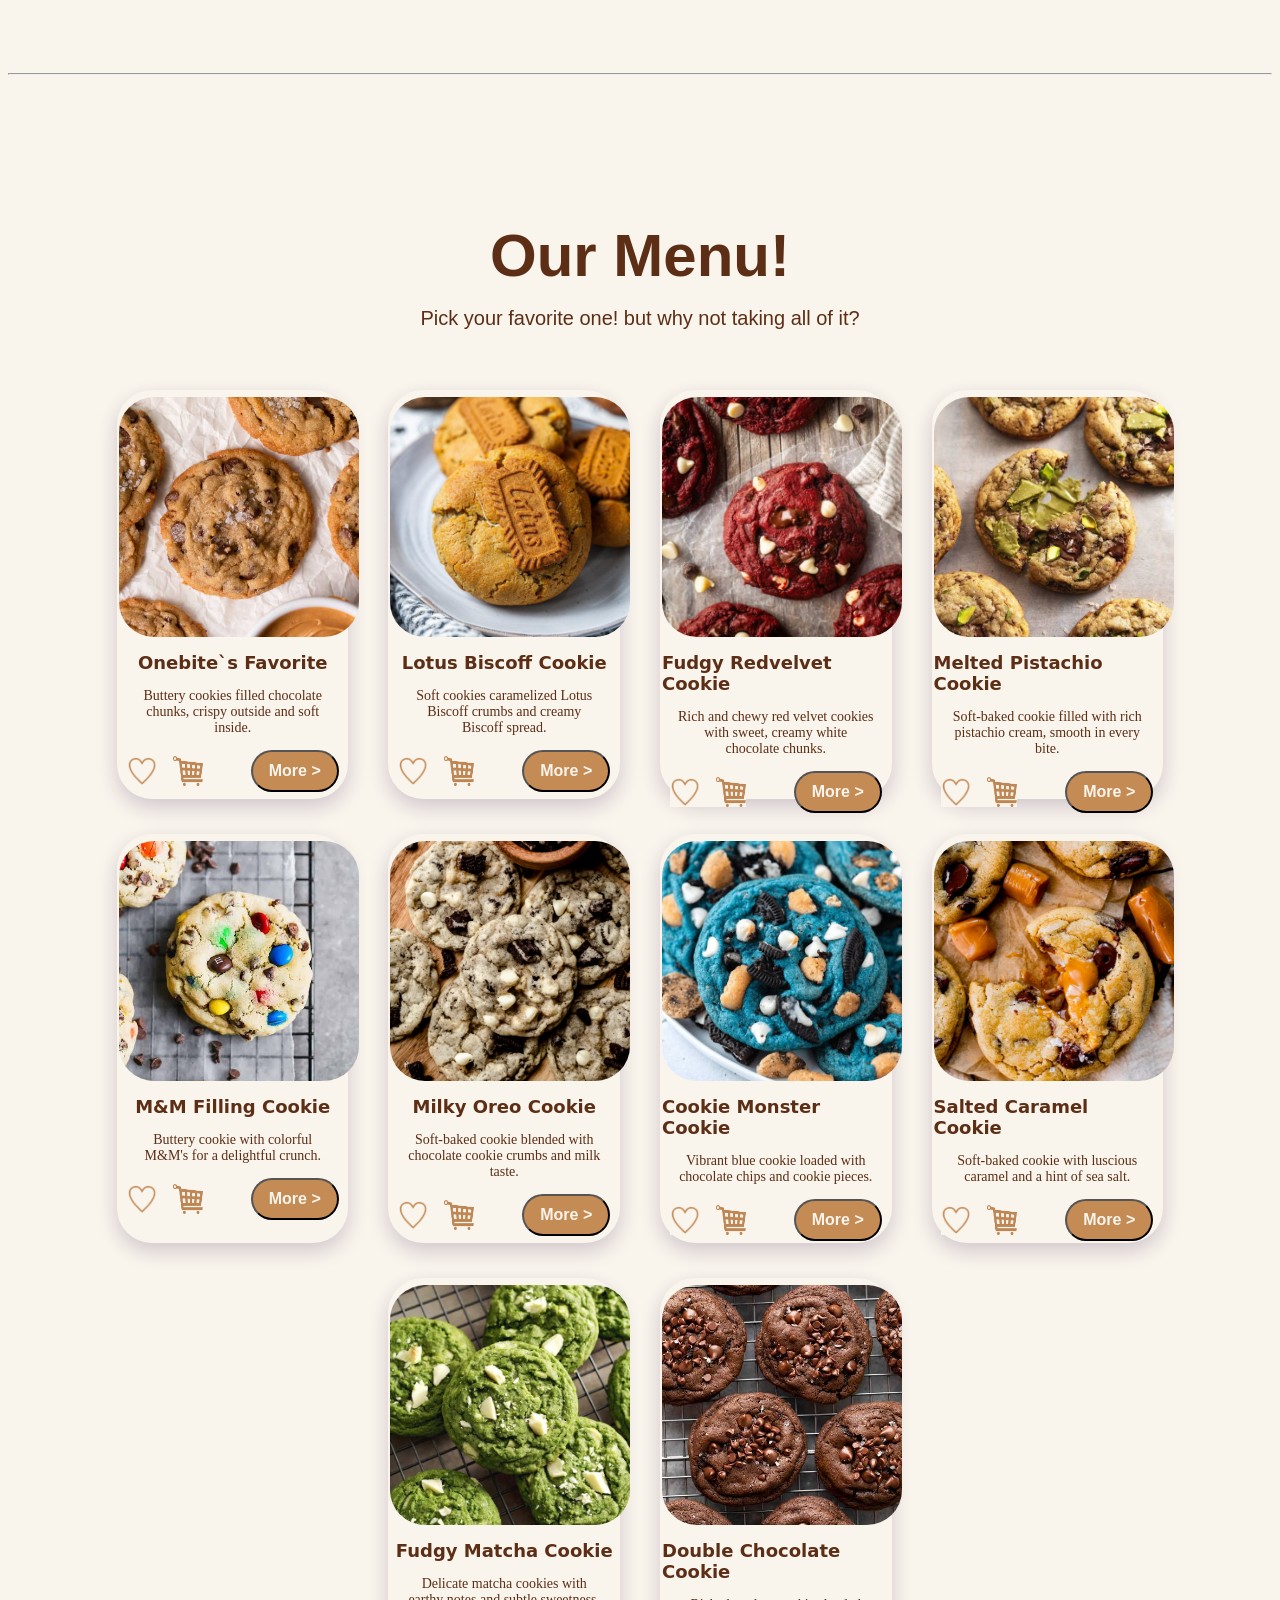
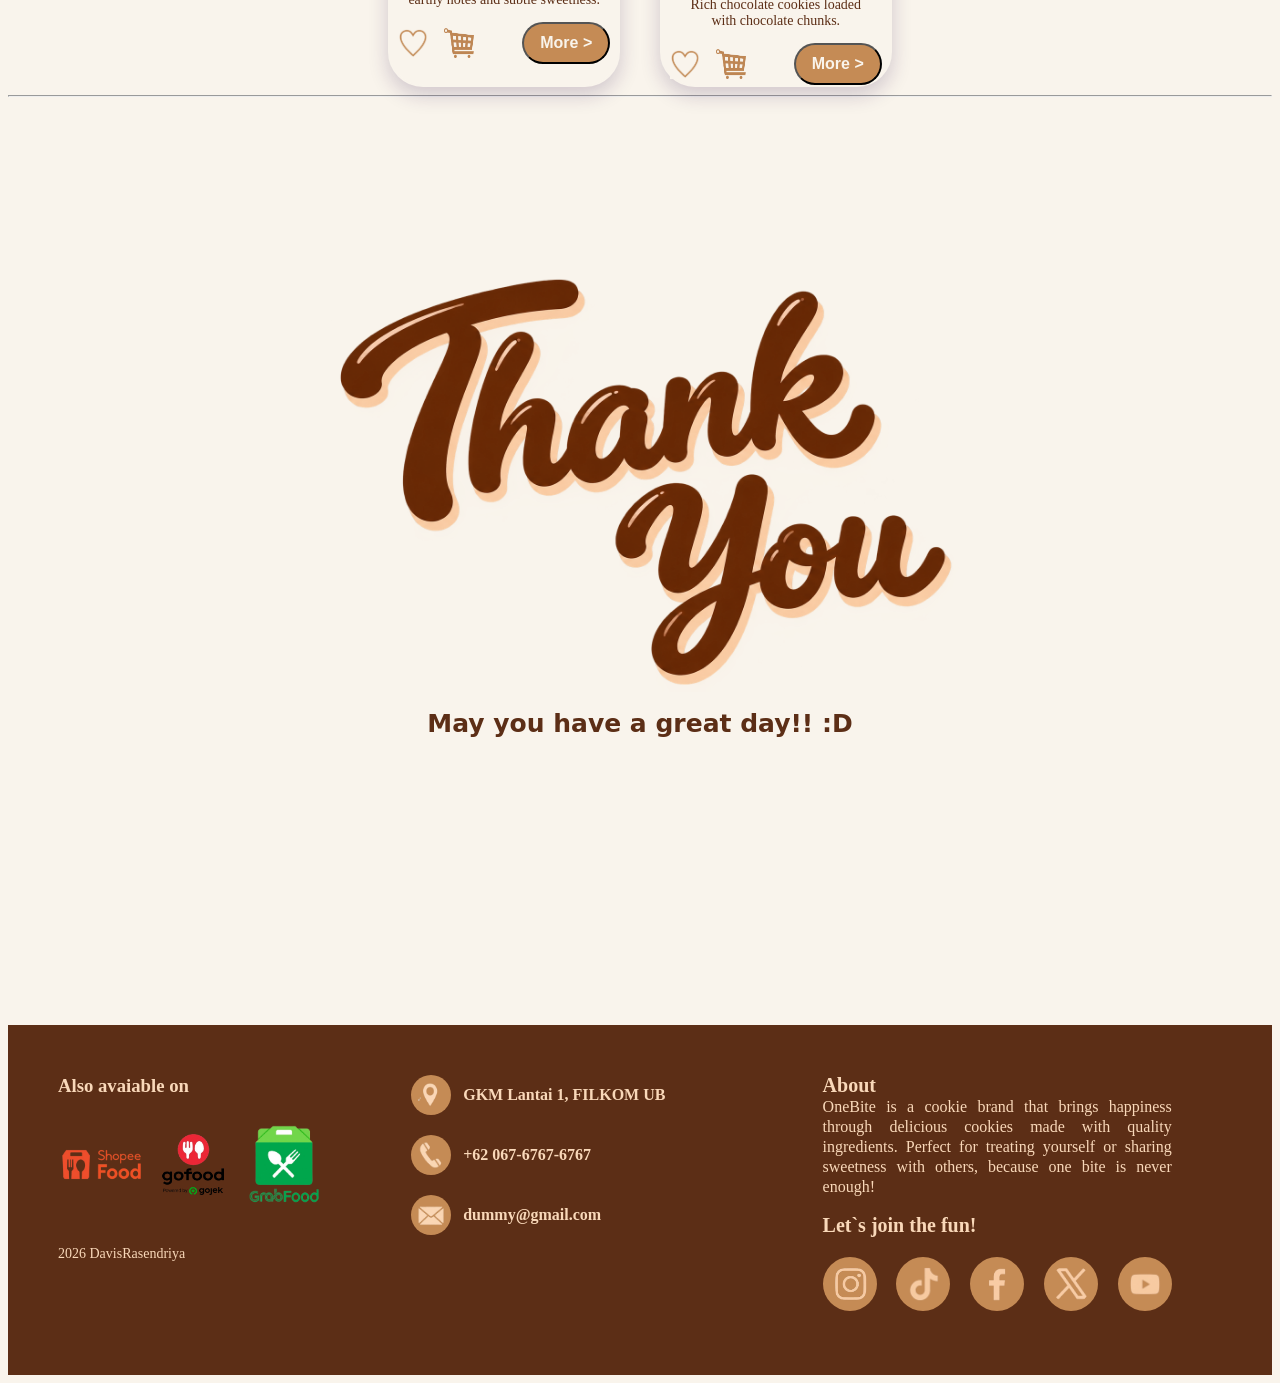
==== commit 9769c1ee: "section 1" ====
--- a/index.html
+++ b/index.html
@@ -35,8 +35,10 @@
                 <span class="kata">Cozy</span>
                 <span class="kata">Sweet</span>
             </div>
-            
-        </div>
+            <p class="text-diem">?</p>
+        </div>
+
+        <p><span>Onebite</span> is the answer!</p>
     </section>
 
     <section class="section2">
--- a/style.css
+++ b/style.css
@@ -64,12 +64,22 @@
     background-color: transparent;
 }
 
-.section1 h1 {
+.section1 p {
     font-family: system-ui, -apple-system, BlinkMacSystemFont, 'Segoe UI', Roboto, Oxygen, Ubuntu, Cantarell, 'Open Sans', 'Helvetica Neue', sans-serif;
     background-color: transparent;
     color: #FFF7E8;
-    line-height: 20px;
-}
+    font-weight: bold;
+    font-size: 30px;
+    margin-top: -3px;
+}
+
+.section1 span {
+    background-color: transparent;
+    color: #C58B55;
+    font-weight: bolder;
+}
+
+
 
 .text-animasi {
     background-color: transparent;
@@ -80,7 +90,7 @@
     color: #FFF7E8;
     font-family: system-ui, -apple-system, BlinkMacSystemFont, 'Segoe UI', Roboto, Oxygen, Ubuntu, Cantarell, 'Open Sans', 'Helvetica Neue', sans-serif;
     font-weight: bold;
-    font-size: 36px;
+    font-size: 30px;
     box-sizing: content-box;
 }   
 
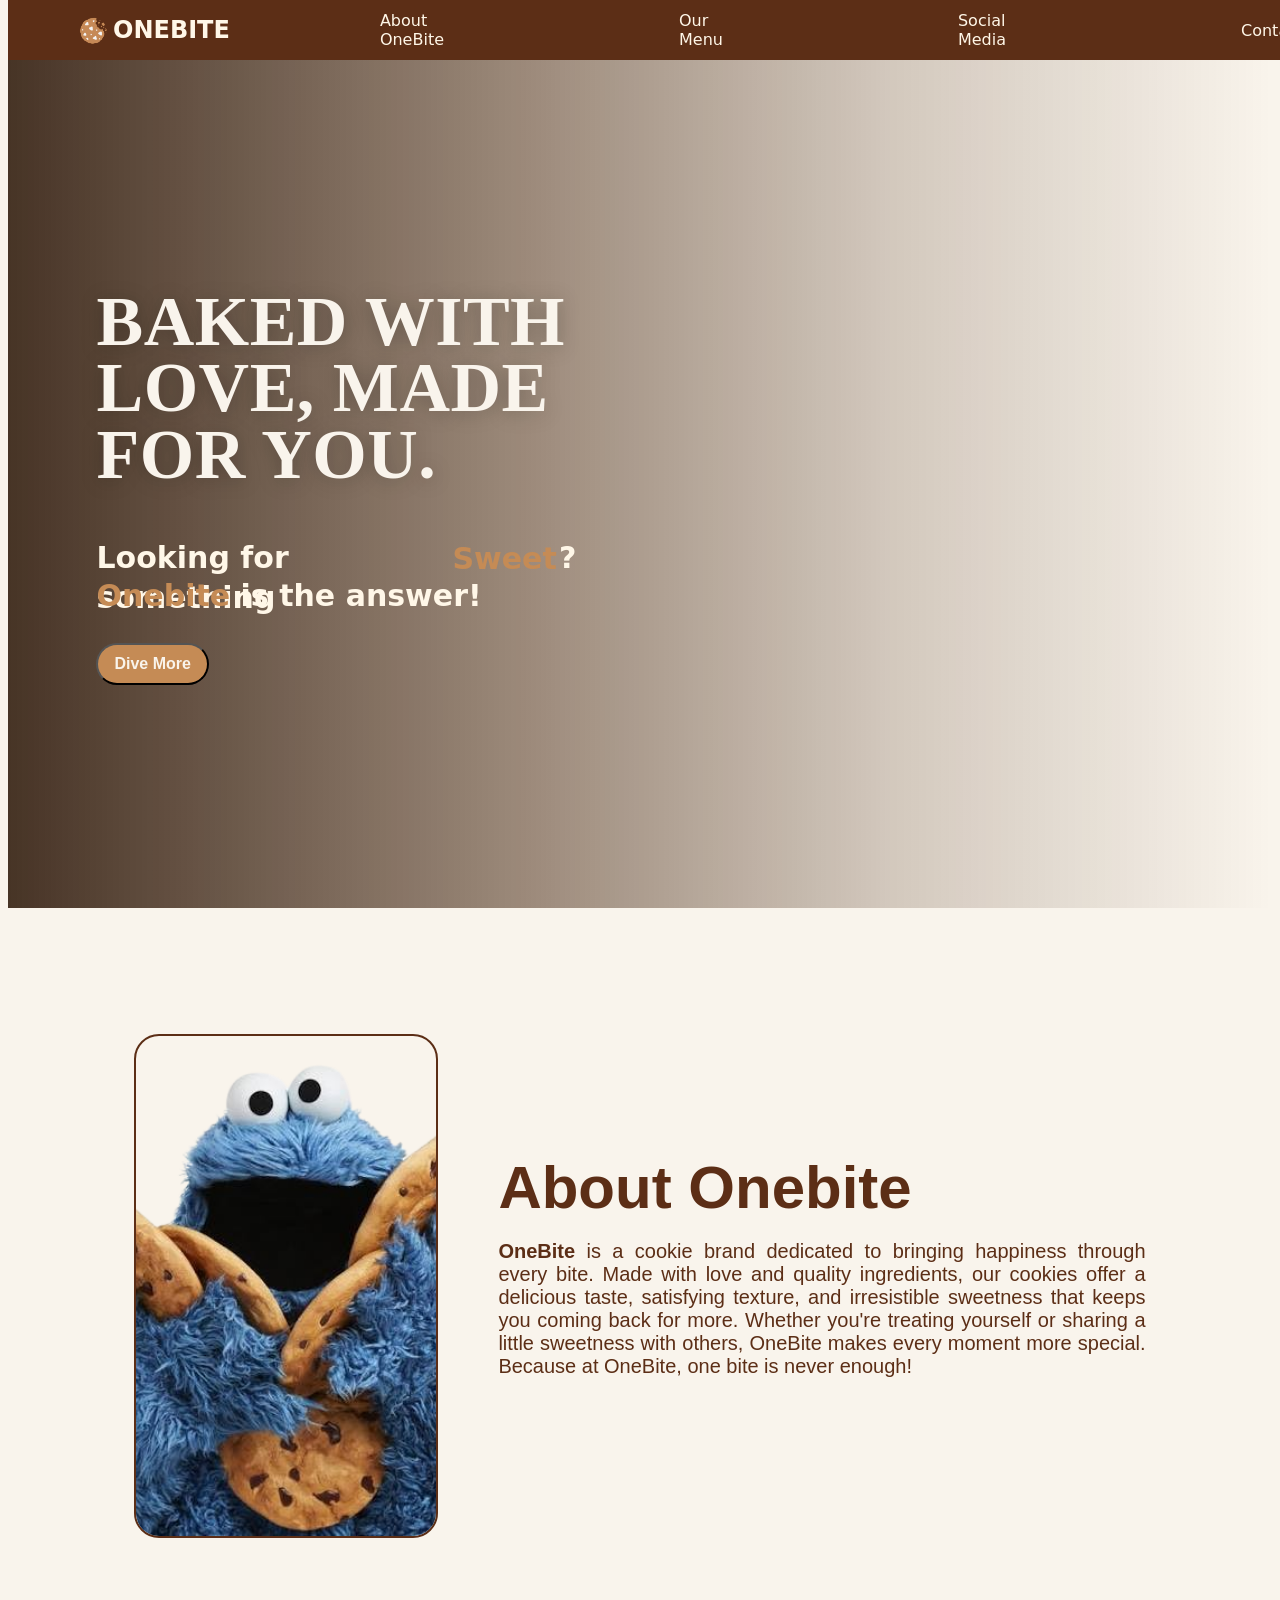
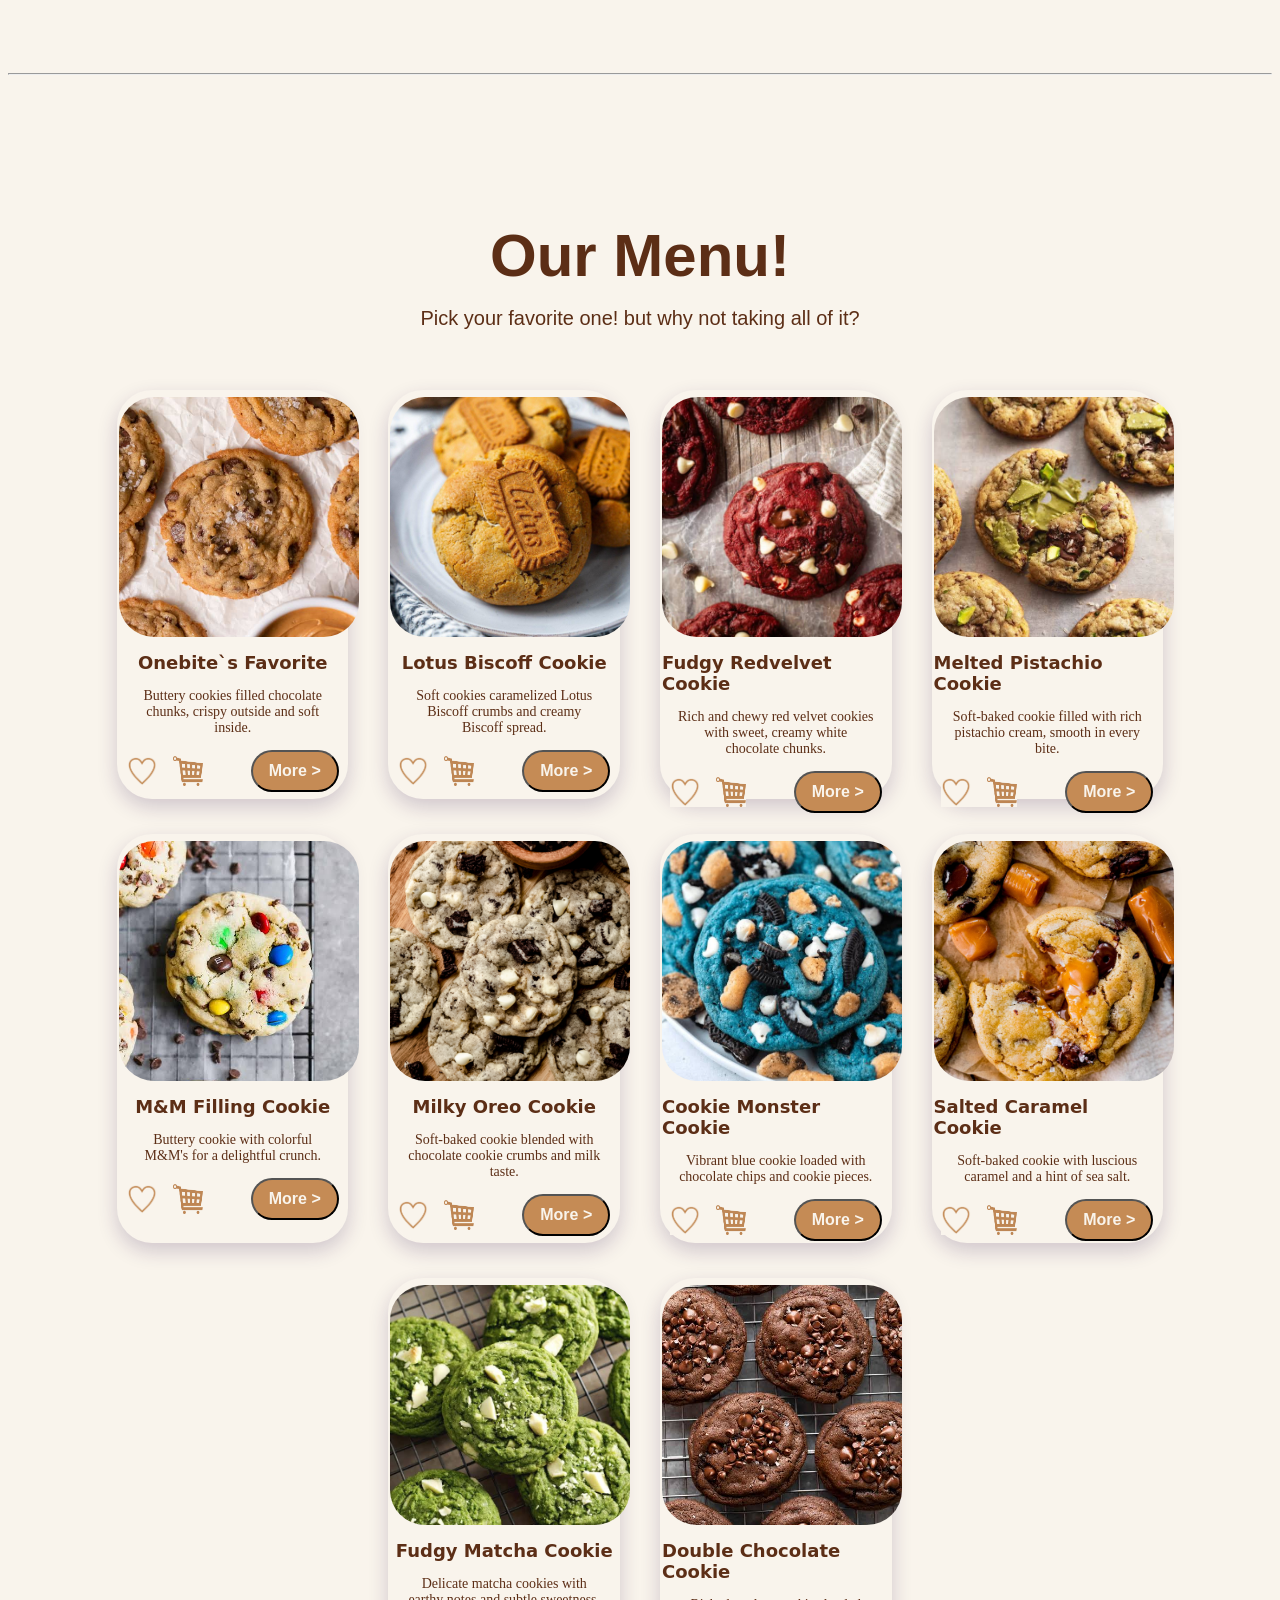
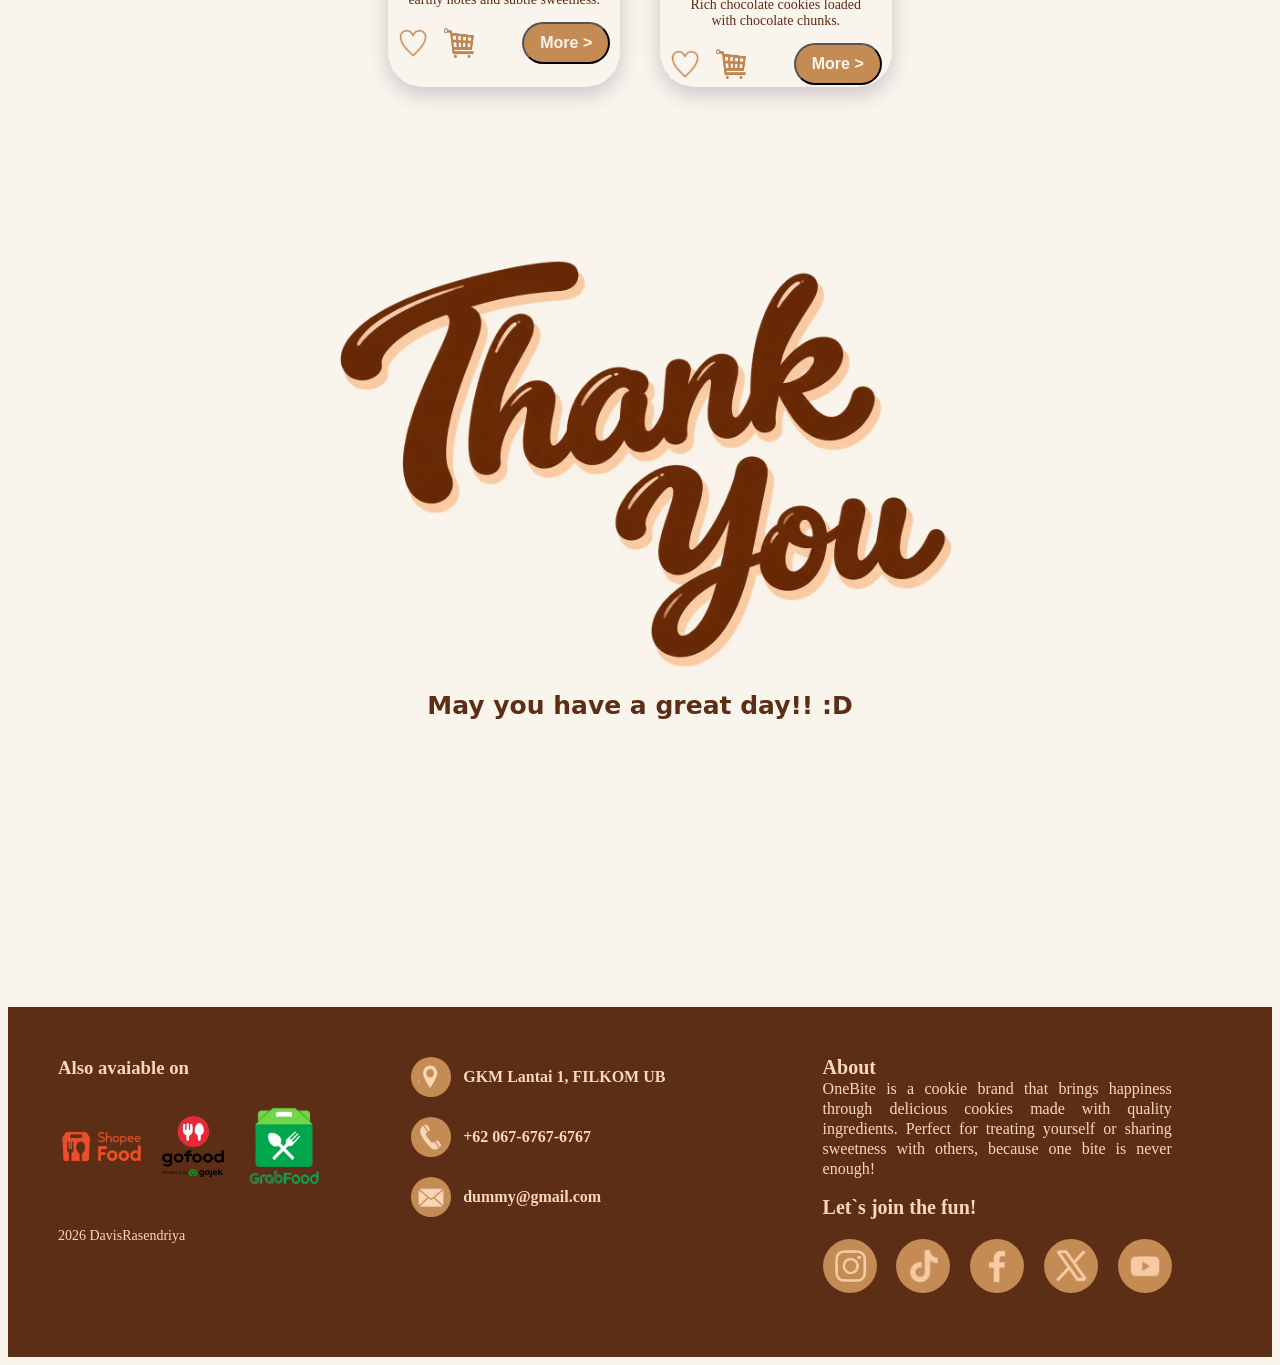
==== commit faac00eb: "Alhamdulillah section1 beres" ====
--- a/index.html
+++ b/index.html
@@ -23,22 +23,35 @@
     </header>
     
     <section class="section1">
-        <img src="welcome.png" width="500">
+        <div class="bg" aria-hidden="true">
+            <div class="gambar s1" style="background-image: url('bg1\ cookie.webp')"></div>
+            <div class="gambar s2" style="background-image: url('bg2\ cookie.jpg')"></div>
+            <div class="gambar s3" style="background-image: url('bg3\ cookie.jpeg')"></div>
+        </div>
         
-        <div class="text-animasi">
-            <p class="text-diem">Looking for something </h1>
-            <div class="bungkus-kata">
-                <span class="kata">Sweet</span>
-                <span class="kata">Soft</span>
-                <span class="kata">Delightful</span>
-                <span class="kata">Lovely</span>
-                <span class="kata">Cozy</span>
-                <span class="kata">Sweet</span>
-            </div>
-            <p class="text-diem">?</p>
-        </div>
-
-        <p><span>Onebite</span> is the answer!</p>
+        <div class="lapisan-hytam"></div>
+
+        <div class="bungkus-awal">
+            <h1 class="kata-kata">Baked with Love, Made for You.</h1>
+            <div class="text-animasi">
+                <p class="text-diem">Looking for something </h1>
+                <div class="bungkus-kata">
+                    <span class="kata">Sweet</span>
+                    <span class="kata">Soft</span>
+                    <span class="kata">Cruchy</span>
+                    <span class="kata">Lovely</span>
+                    <span class="kata">Cozy</span>
+                    <span class="kata">Sweet</span>
+                </div>
+                <p class="text-diem">?</p>
+            </div>
+            <p><span>Onebite</span> is the answer!</p>
+            <div class="button-awal">
+                <a href=""><button class="button">Dive More</button></a>
+            </div>
+        </div>
+        
+
     </section>
 
     <section class="section2">
@@ -269,7 +282,6 @@
             </div>
         </div>
     </section>
-    <hr>
 
     <section class="section4">
         <div class="besar4">
--- a/style.css
+++ b/style.css
@@ -7,9 +7,28 @@
     background-color: #F9F4EC;
 }
 
+@font-face {
+  font-family: "Oswald";
+  src: url("fonts/Oswald-Regular.woff2") format("woff2");
+  font-weight: 400;
+}
+
+@font-face {
+  font-family: "Oswald";
+  src: url("fonts/Oswald-Medium.woff2") format("woff2");
+  font-weight: 500;
+}
+
+@font-face {
+  font-family: "Oswald";
+  src: url("fonts/Oswald-Bold.woff2") format("woff2");
+  font-weight: 700;
+}
+
 .header {
     position: fixed;
     top: 0;
+    z-index: 1000;
 }
 .navbar-logo{
     background-color: transparent;
@@ -31,6 +50,7 @@
     justify-content: space-between;
     gap: 150px;
     padding: 10px 65px;
+    z-index: 1000;
     font-family: system-ui, -apple-system, BlinkMacSystemFont, 'Segoe UI', Roboto, Oxygen, Ubuntu, Cantarell, 'Open Sans', 'Helvetica Neue', sans-serif;
 }
 .navbar-list{
@@ -48,16 +68,86 @@
 
 
 .section1{
+    position: relative;
     min-height: 100vh;
-    background-image: url("cookies.jpg");
+    display: flex;
+    align-items: center;
+    overflow: hidden;
+    background: #f9d8b9;
+}
+
+.bg {
+    position: absolute;
+    inset: 0;
+    overflow: hidden;
+    z-index: 0;
+}
+
+.gambar{
+    position: absolute;
+    inset: 0;
     background-size: cover;
     background-position: center;
     background-repeat: no-repeat;
-    background-attachment: fixed;
-    display: flex;
-    flex-direction: column;
-    justify-content: center;
-    align-items: center;
+    animation: geser 15s infinite both;
+}
+
+.s1 { animation-delay: -0.9s; }
+.s2 { animation-delay: 4.1s; }
+.s3 { animation-delay: 9.1s; }
+
+
+@keyframes geser {
+    0%{
+        transform: translateX(100%);  animation-timing-function: ease-in-out;
+    }
+    6%{
+        transform: translateX(0);
+    }
+    33.33% { 
+        transform: translateX(0);     animation-timing-function: ease-in-out; 
+    }
+    39.33%  {
+        transform: translateX(-100%); 
+    }
+    39.34%, 100% { 
+        transform: translateX(100%); 
+    }
+}
+
+.lapisan-hytam {
+    position: absolute;
+    inset: 0;
+    z-index: 1;
+    background: linear-gradient( 
+        90deg,
+    rgba(40, 18, 3, 0.85) 0%,
+    rgba(60, 28, 5, 0.5) 40%,
+    rgba(60, 28, 5, 0.2) 70%,
+    rgba(60, 28, 5, 0) 100%);
+}
+
+.bungkus-awal {
+    background-color: transparent;
+    position: relative;
+    z-index: 2;
+    max-width: 480px;
+    margin-left: 7%;
+}
+
+.kata-kata {
+    background-color: transparent;
+    color: #F9F4EC;
+    font-weight: 700;
+    font-size: 70px;
+    line-height: .95;
+    text-transform: uppercase;
+    letter-spacing: .5px;
+    text-shadow: 0 2px 20px rgba(0, 0, 0, .25);
+}
+
+.button-awal {
+    background-color: transparent;
 }
 
 .section1 img {
@@ -79,12 +169,9 @@
     font-weight: bolder;
 }
 
-
-
 .text-animasi {
     background-color: transparent;
     height: 40px;
-    padding: 10px;
     border-radius: 8px;
     display: flex;
     color: #FFF7E8;
@@ -92,10 +179,12 @@
     font-weight: bold;
     font-size: 30px;
     box-sizing: content-box;
+    margin-top: -5px;
 }   
 
 .text-diem {
-    margin-top: -2px;
+    margin-top: 0px;
+    line-height: 40px;
     background-color: transparent;
 }
 
@@ -115,34 +204,29 @@
 }
 
 @keyframes kata-ngulang {
-    10% {
-        transform: translateY(-102%);
-    }
-    25% {
-        transform: translateY(-100%);
-    }
-    35% {
-        transform: translateY(-202%);
-    }
-    50% {
-        transform: translateY(-200%);
-    }
-    60% {
-        transform: translateY(-302%);
-    }
-    75% {
-        transform: translateY(-300%);
-    }
-    85% {
-        transform: translateY(-402%);
+    0%, 15% {
+        transform: translateY(0);
+    }
+    20%, 35% {
+        transform: translateY(-40px);
+    }
+    40%, 55% {
+        transform: translateY(-80px);
+    }
+    60%, 75% {
+        transform: translateY(-120px);
+    }
+    80%, 95% {
+        transform: translateY(-160px);
     }
     100% {
-        transform: translateY(-400%);
+        transform: translateY(-200px);
     }
 }
 
 .section2 {
     min-height: 80vh;
+    background-color: #C58B55;
 }
 
 .besar2 {
@@ -445,7 +529,8 @@
 }
 
 button:hover {
-    color: #5C2E16;
+    color: #C58B55;
+    background-color: #F9F4EC;
 }
 
 button::before {
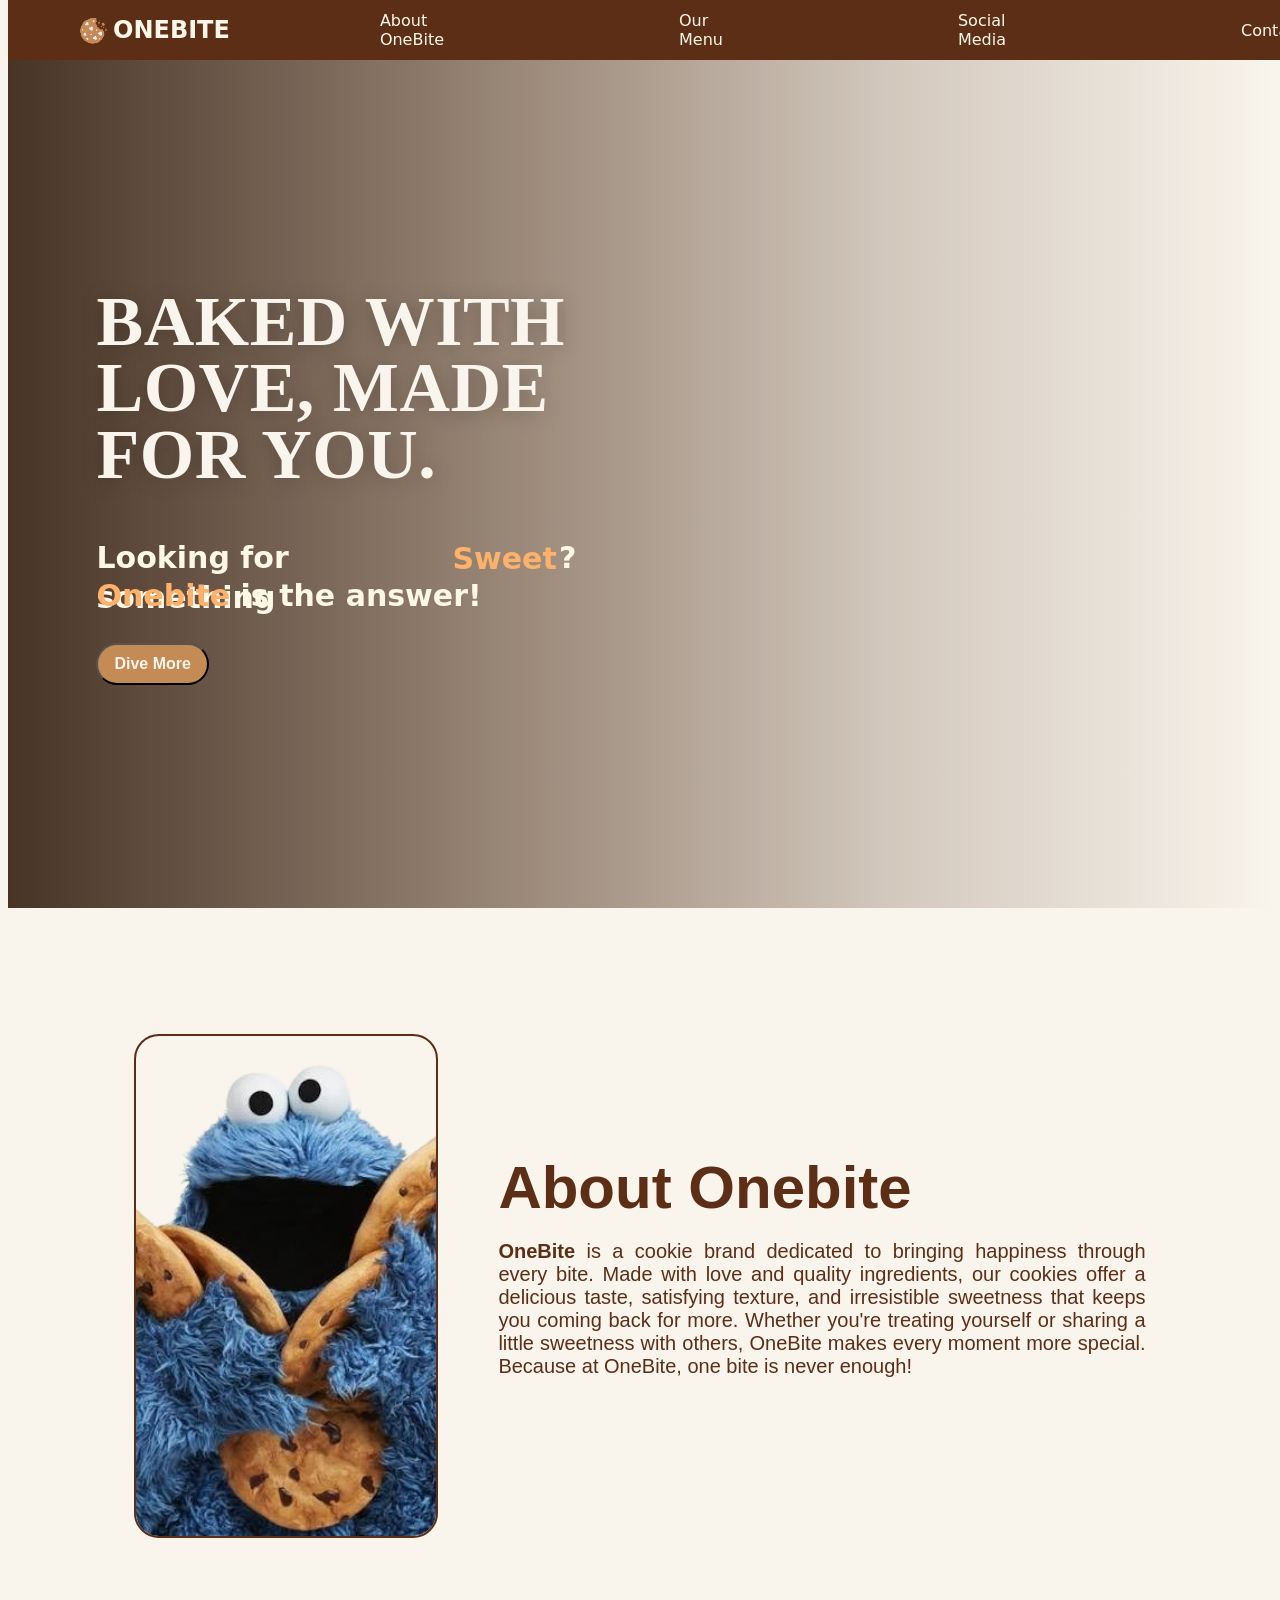
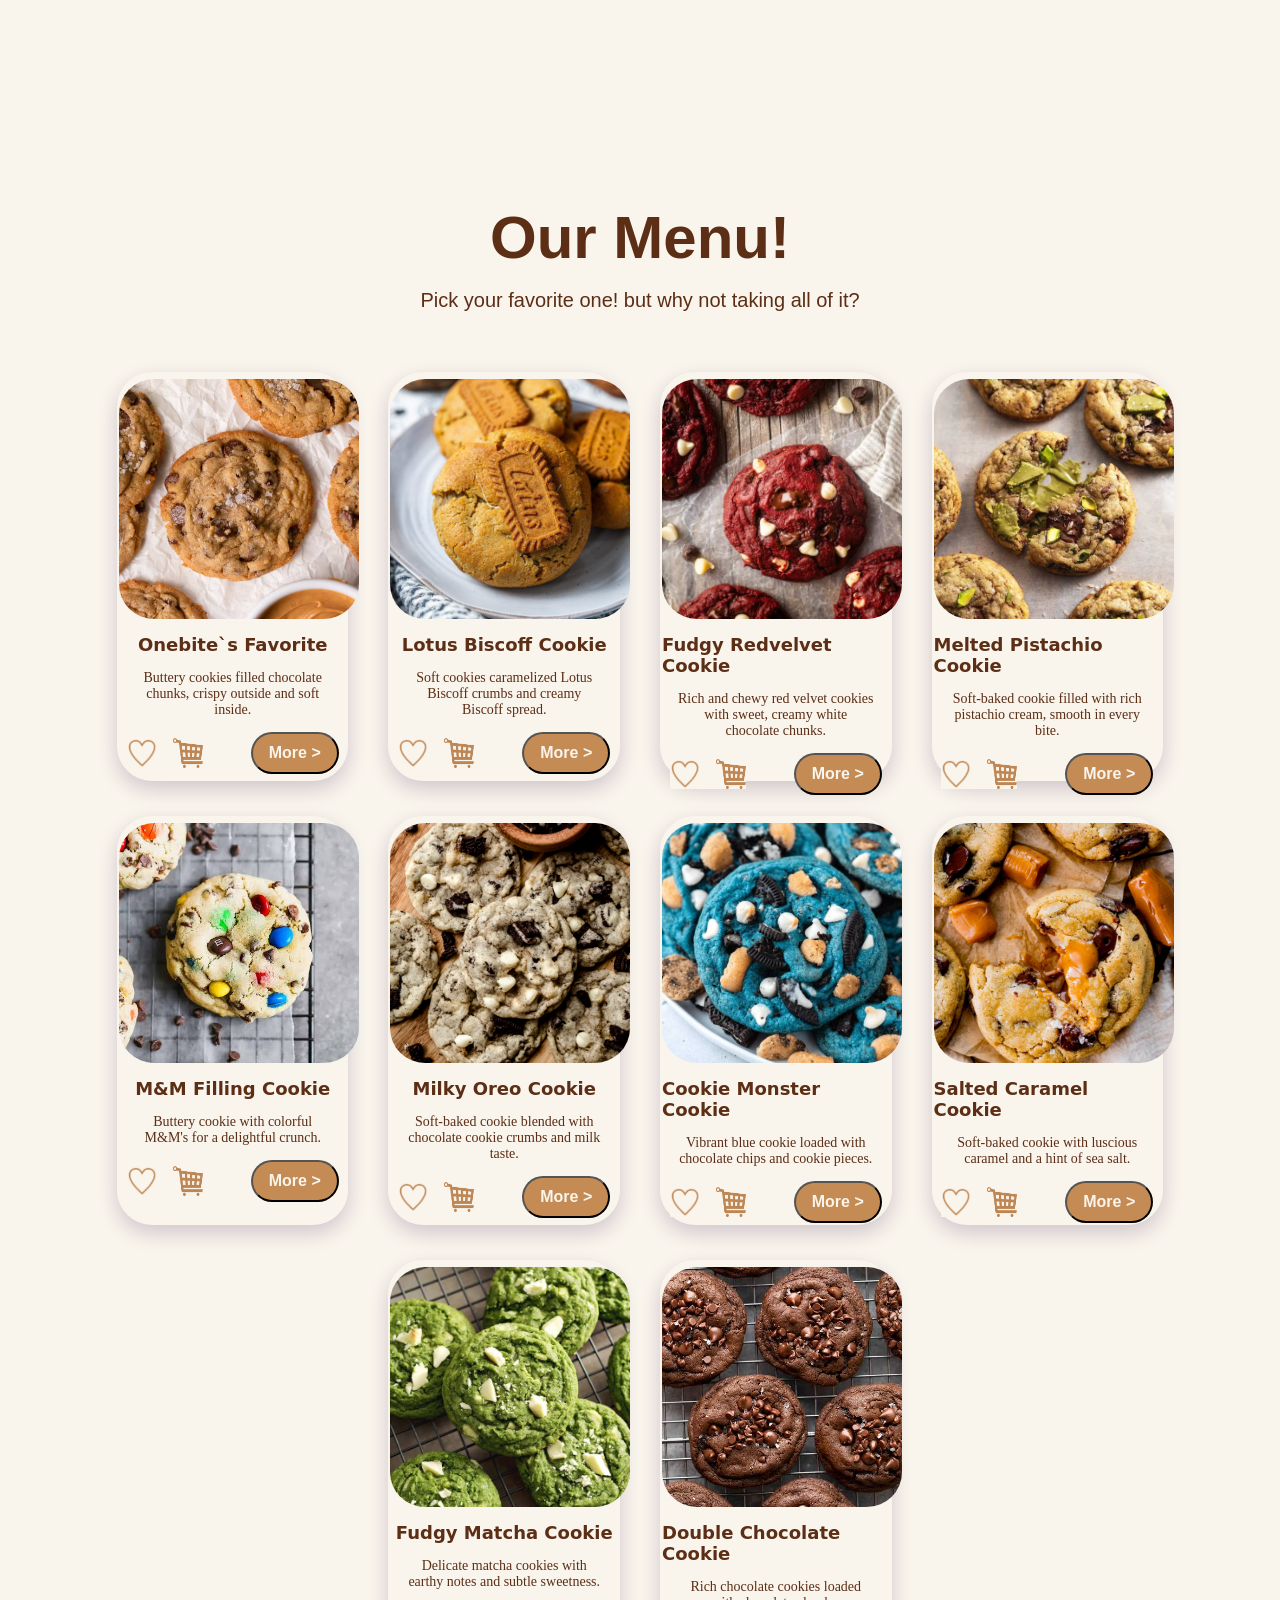
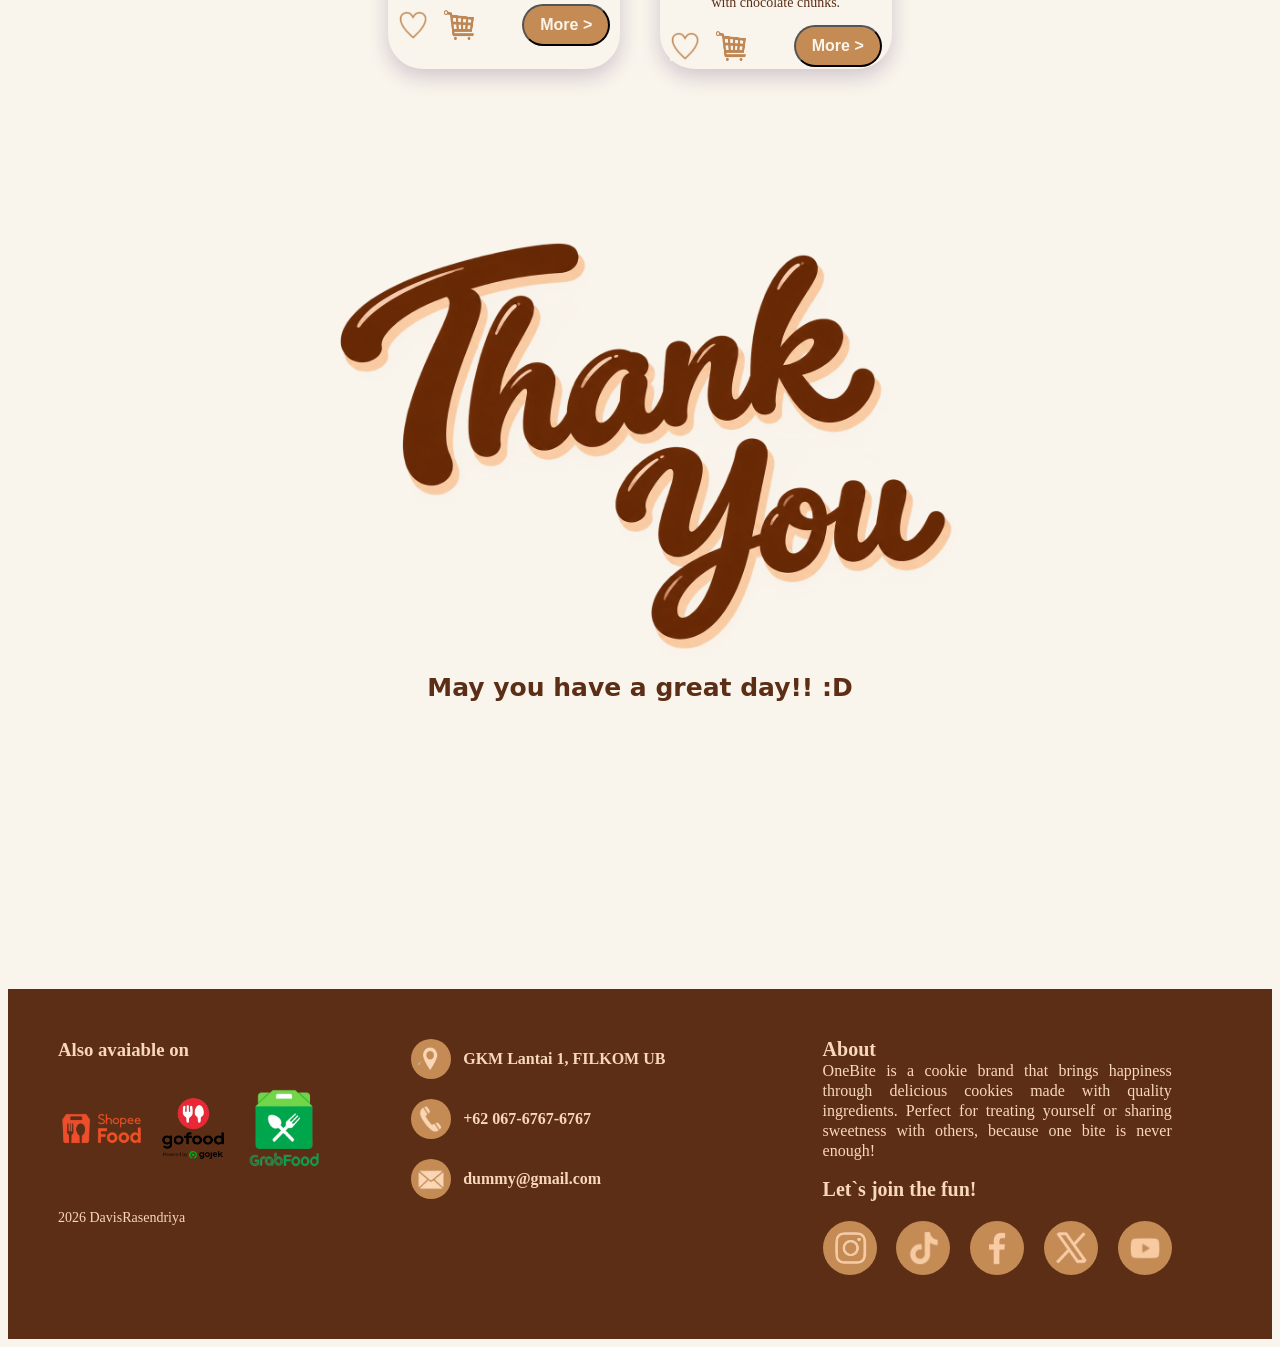
==== commit 2df12c7c: "is this final?" ====
--- a/index.html
+++ b/index.html
@@ -16,8 +16,8 @@
         <div class="navbar-list">
         <a href="#About">About OneBite</a>
         <a href="#Menu">Our Menu</a>
-        <a href="">Social Media</a>
-        <a href="">Contact</a>
+        <a href="#footer">Social Media</a>
+        <a href="#footer">Contact</a>
         </div>
     </nav>
     </header>
@@ -47,16 +47,16 @@
             </div>
             <p><span>Onebite</span> is the answer!</p>
             <div class="button-awal">
-                <a href=""><button class="button">Dive More</button></a>
+                <a href="#About"><button class="button">Dive More</button></a>
             </div>
         </div>
         
 
     </section>
 
-    <section class="section2">
+    <section class="section2" id="About">
         <div class="besar2">
-            <div class="bungkus-cookiem" id="About">
+            <div class="bungkus-cookiem">
                 <img src="cookie monster.png" class="cookiem">
             </div>
             
@@ -68,10 +68,9 @@
             </div>
         </div>
     </section>
-    <hr>
-
-    <section class="section3">
-        <h1 class="ourmenu" id="Menu">Our Menu!</h1>
+
+    <section class="section3" id="Menu">
+        <h1 class="ourmenu">Our Menu!</h1>
         <p class="teksKecil">Pick your favorite one! but why not taking all of it?</p>
         <div class="besar">
             <div class="card">
@@ -295,7 +294,7 @@
         </div>
     </section>
 
-    <footer class="footer">
+    <footer class="footer" id="footer">
         <div class="footer-kiri">
             <h3>Also avaiable on</h3>
             <div class="Marketplace">
--- a/style.css
+++ b/style.css
@@ -3,6 +3,11 @@
     --teks-color: #5C2E16;
     --card-color: #f9d8b9;
 }
+
+html {
+    scroll-behavior: smooth;
+}
+
 *{
     background-color: #F9F4EC;
 }
@@ -165,7 +170,7 @@
 
 .section1 span {
     background-color: transparent;
-    color: #C58B55;
+    color: #fdb16a;
     font-weight: bolder;
 }
 
@@ -226,7 +231,6 @@
 
 .section2 {
     min-height: 80vh;
-    background-color: #C58B55;
 }
 
 .besar2 {
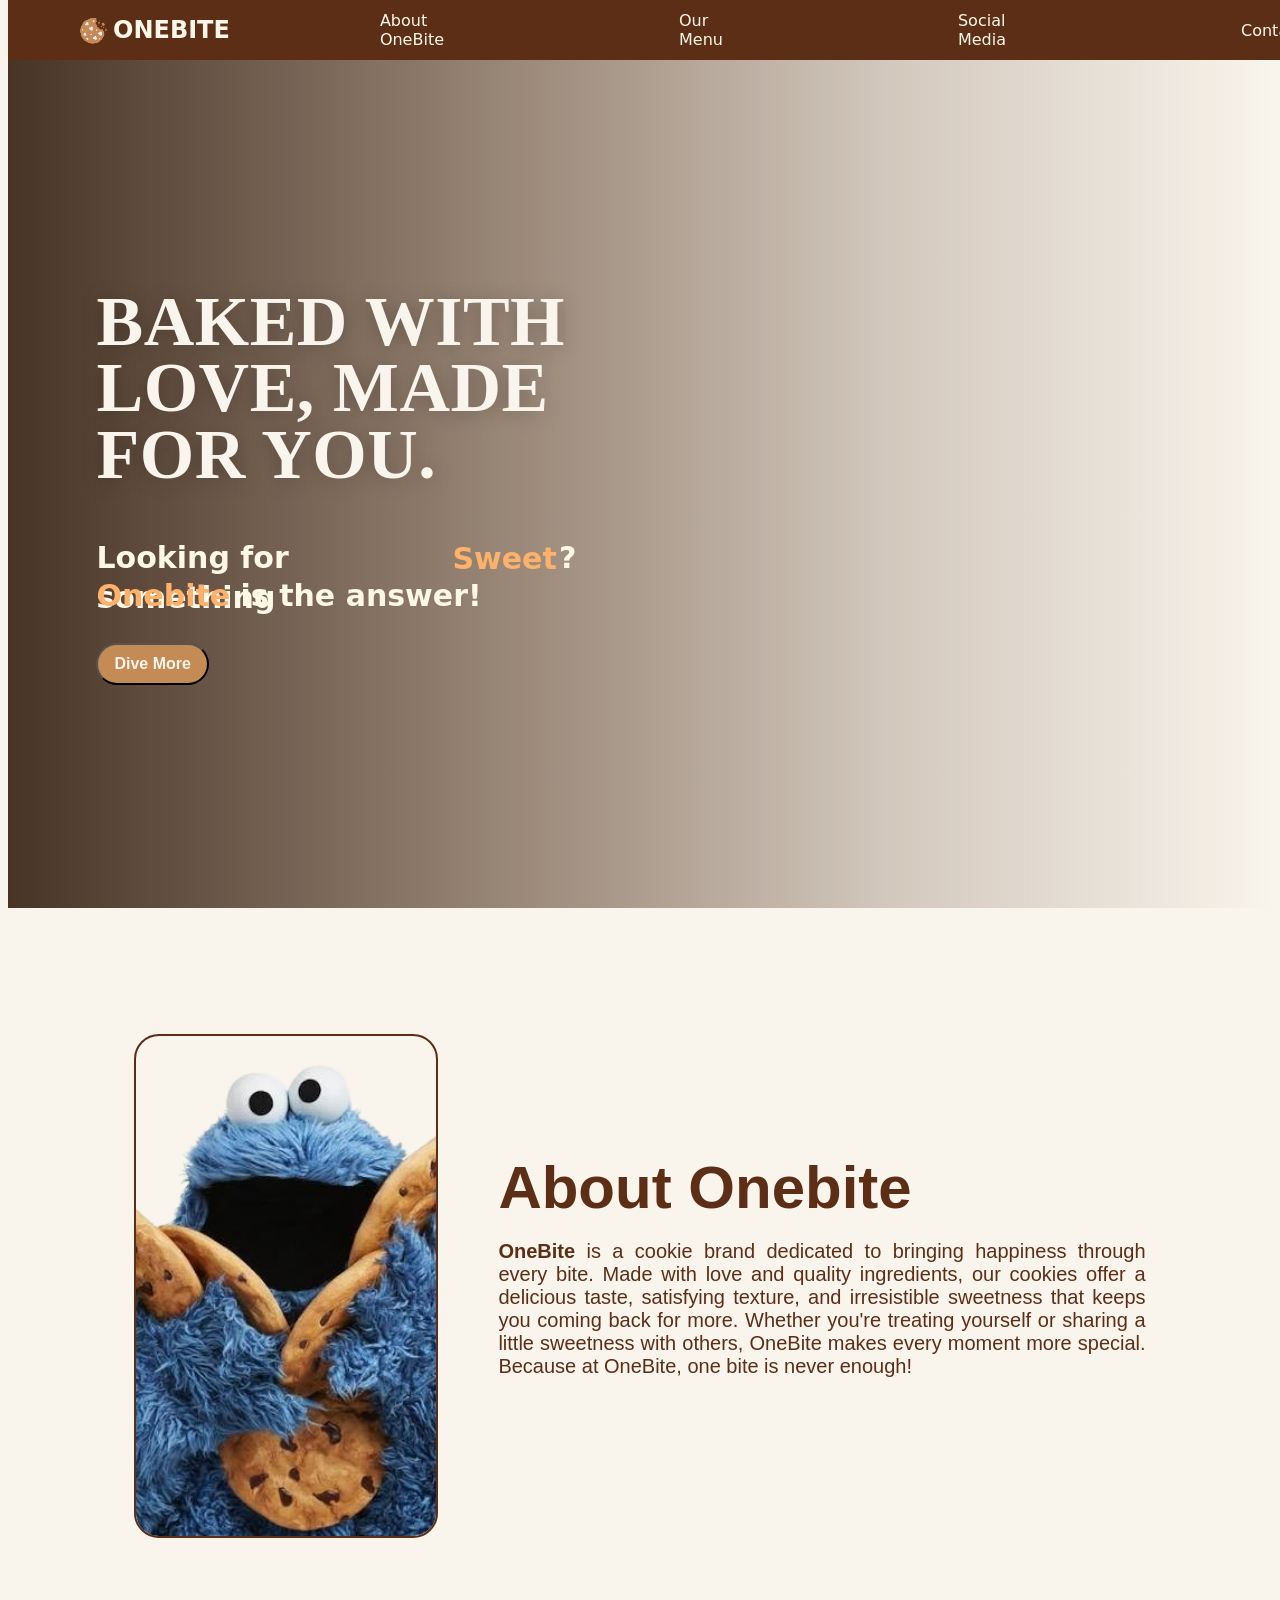
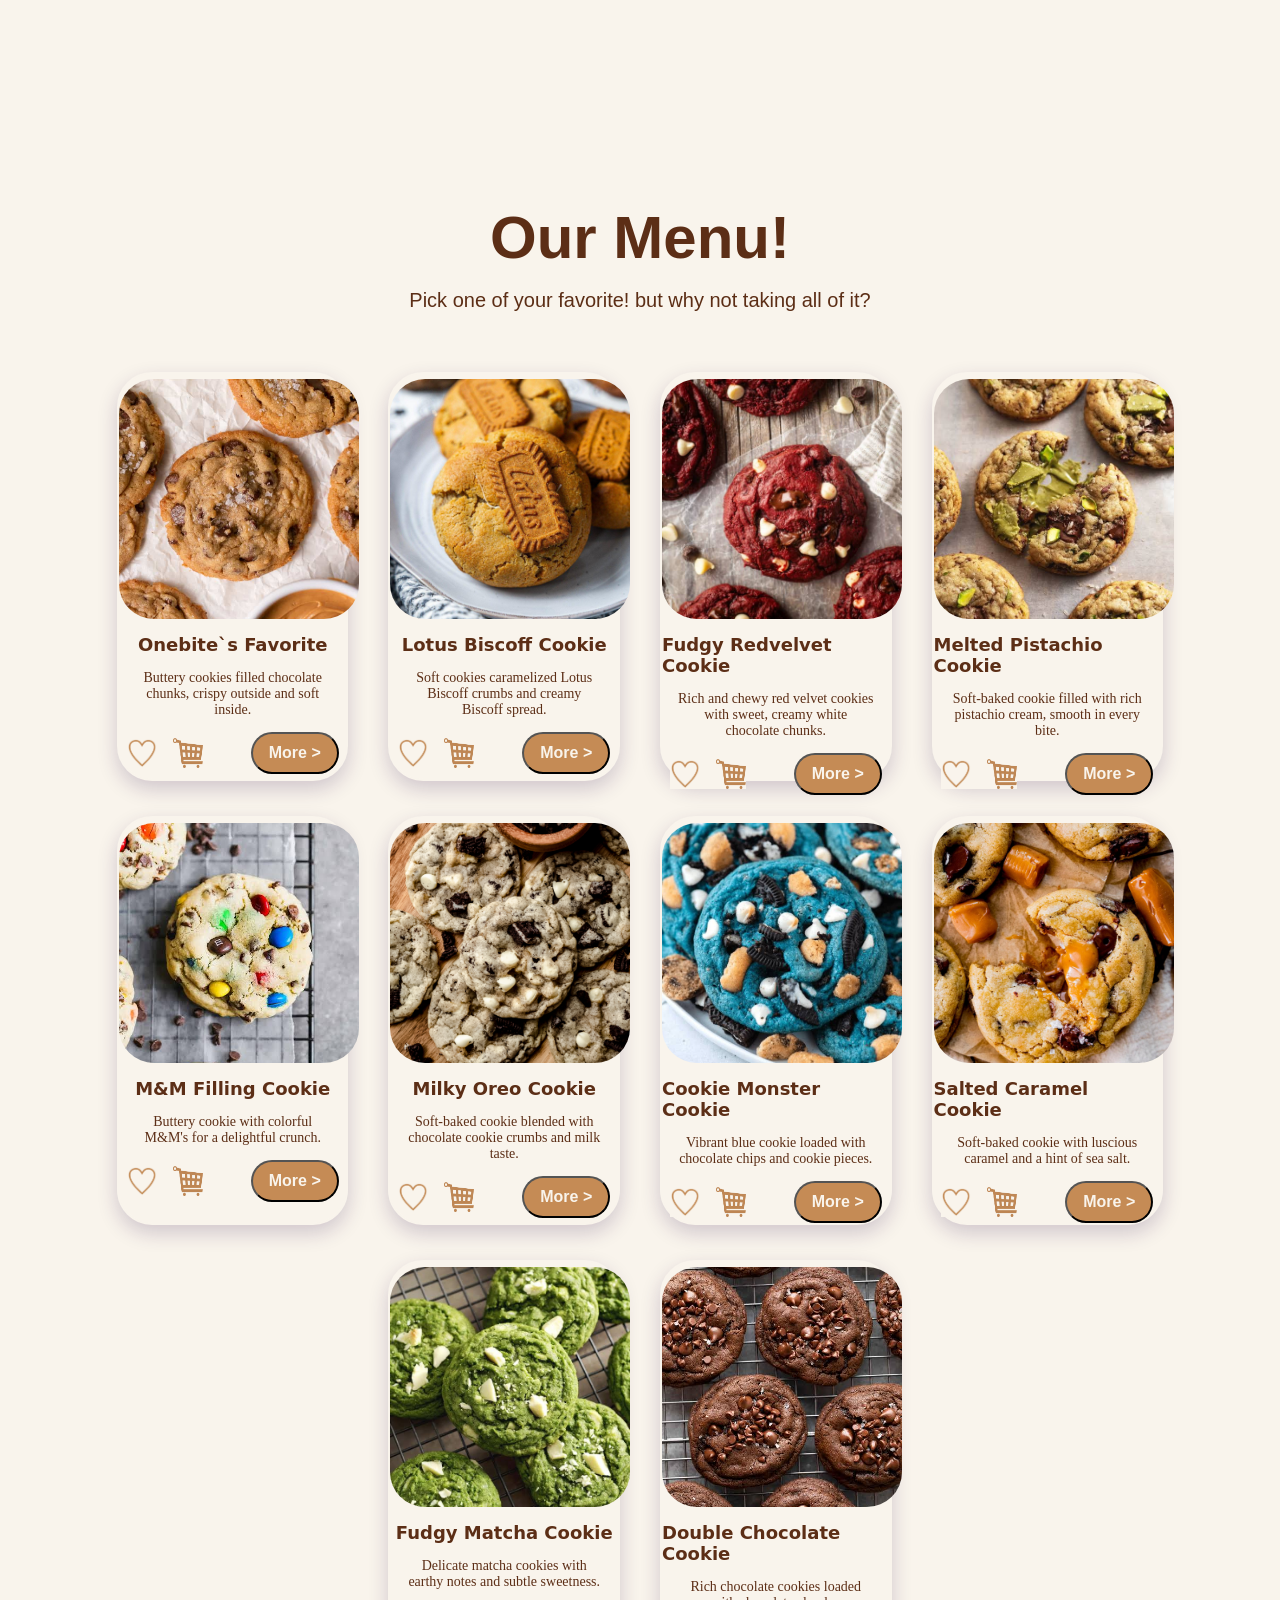
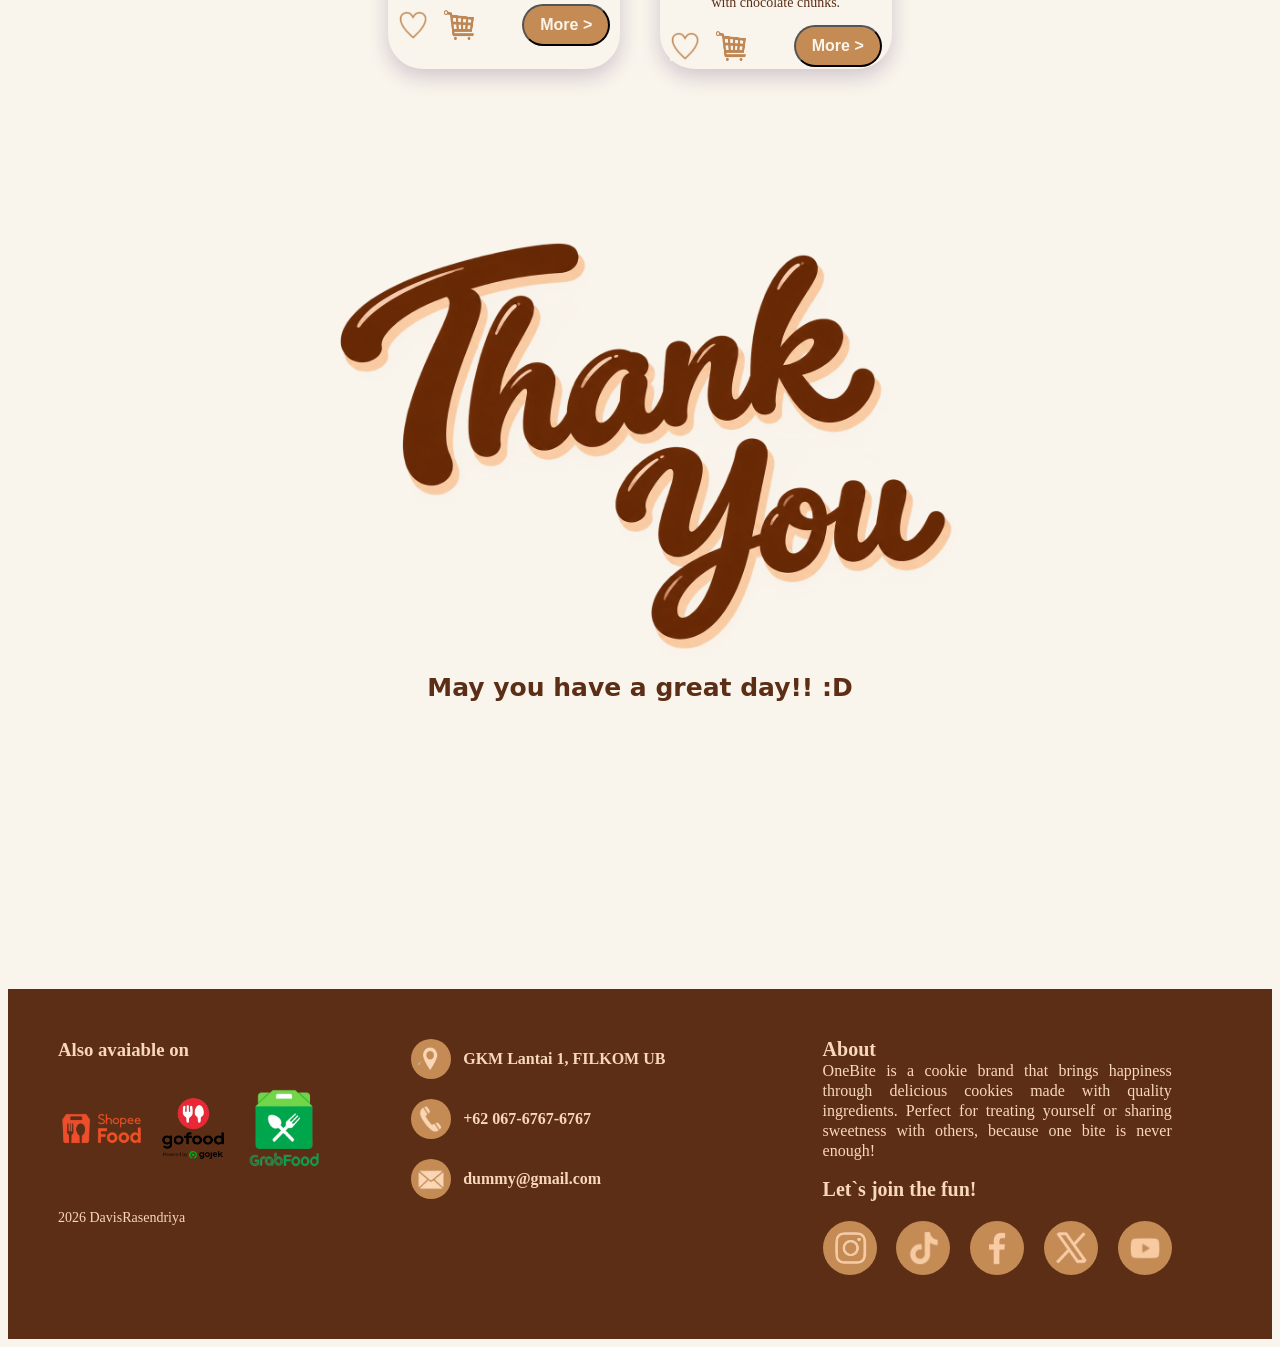
==== commit c0bb0ea9: "Added Maintenance :D" ====
--- a/index.html
+++ b/index.html
@@ -71,7 +71,7 @@
 
     <section class="section3" id="Menu">
         <h1 class="ourmenu">Our Menu!</h1>
-        <p class="teksKecil">Pick your favorite one! but why not taking all of it?</p>
+        <p class="teksKecil">Pick one of your favorite! but why not taking all of it?</p>
         <div class="besar">
             <div class="card">
                 <div class="bungkus-foto">
@@ -82,158 +82,158 @@
                 <div class="card-footer">
                     <div class="card-footer-dalem">
                         <div class="like">
+                            <a href="Maintenance.html"><img src="like bnr.png" class="like-awal"></a>
+                            <a href="Maintenance.html"><img src="like hover.png" class="like-hover"></a>
+                        </div>
+                        <div class="keranjang">
+                            <a href="Maintenance.html"><img src="keranjang bnr.png" class="keranjang-awal"></a>
+                            <a href="Maintenance.html"><img src="keranjang hover bnr.png" class="keranjang-hover"></a>
+                        </div>
+                    </div>
+                    <a href="Maintenance.html"><button class="button">More ></button></a>
+                </div>
+            </div>
+            <div class="card">
+                <div class="bungkus-foto">
+                    <img src="lotus cookie.jpg" class="foto">
+                </div>
+                <h2>Lotus Biscoff Cookie</h2>
+                <p class="teksKecil">Soft cookies caramelized Lotus Biscoff crumbs and creamy Biscoff spread.</p>
+                <div class="card-footer">
+                    <div class="card-footer-dalem">
+                        <div class="like">
+                            <a href="Maintenance.html"><img src="like bnr.png" class="like-awal"></a>
+                            <a href="Maintenance.html"><img src="like hover.png" class="like-hover"></a>
+                        </div>
+                        <div class="keranjang">
+                            <a href="Maintenance.html"><img src="keranjang bnr.png" class="keranjang-awal"></a>
+                            <a href="Maintenance.html"><img src="keranjang hover bnr.png" class="keranjang-hover"></a>
+                        </div>
+                    </div>
+                    <a href="Maintenance.html"><button class="button">More ></button></a>
+                </div>
+            </div>
+            <div class="card">
+                <div class="bungkus-foto">
+                    <img src="redvelvet cookie.jpg" class="foto">
+                </div>
+                <h2>Fudgy Redvelvet Cookie</h2>
+                <p class="teksKecil">Rich and chewy red velvet cookies with sweet, creamy white chocolate chunks.</p>
+                <div class="card-footer">
+                    <div class="card-footer-dalem">
+                        <div class="like">
+                            <a href="Maintenance.html"><img src="like bnr.png" class="like-awal"></a>
+                            <a href="Maintenance.html"><img src="like hover.png" class="like-hover"></a>
+                        </div>
+                        <div class="keranjang">
+                            <a href="Maintenance.html"><img src="keranjang bnr.png" class="keranjang-awal"></a>
+                            <a href="Maintenance.html"><img src="keranjang hover bnr.png" class="keranjang-hover"></a>
+                        </div>
+                    </div>
+                    <a href="Maintenance.html"><button class="button">More ></button></a>
+                </div>
+            </div>
+            <div class="card">
+                <div class="bungkus-foto">
+                    <img src="pistachio cookie.jpg" class="foto">
+                </div>
+                <h2>Melted Pistachio Cookie</h2>
+                <p class="teksKecil">Soft-baked cookie filled with rich pistachio cream, smooth in every bite.</p>
+                <div class="card-footer">
+                    <div class="card-footer-dalem">
+                        <div class="like">
+                            <a href="Maintenance.html"><img src="like bnr.png" class="like-awal"></a>
+                            <a href="Maintenance.html"><img src="like hover.png" class="like-hover"></a>
+                        </div>
+                        <div class="keranjang">
+                            <a href="Maintenance.html"><img src="keranjang bnr.png" class="keranjang-awal"></a>
+                            <a href="Maintenance.html"><img src="keranjang hover bnr.png" class="keranjang-hover"></a>
+                        </div>
+                    </div>
+                    <a href="Maintenance.html"><button class="button">More ></button></a>
+                </div>
+            </div>
+        </div>
+
+        <div class="besarr">
+            <div class="card">
+                <div class="bungkus-foto">
+                    <img src="m&m.jpg" class="foto">
+                </div>
+                <h2>M&M Filling Cookie</h2>
+                <p class="teksKecil">Buttery cookie with colorful M&M's for a delightful crunch.</p>
+                <div class="card-footer">
+                    <div class="card-footer-dalem">
+                        <div class="like">
+                            <a href="Maintenance.html"><img src="like bnr.png" class="like-awal"></a>
+                            <a href="Maintenance.html"><img src="like hover.png" class="like-hover"></a>
+                        </div>
+                        <div class="keranjang">
+                            <a href="Maintenance.html"><img src="keranjang bnr.png" class="keranjang-awal"></a>
+                            <a href="Maintenance.html"><img src="keranjang hover bnr.png" class="keranjang-hover"></a>
+                        </div>
+                    </div>
+                    <a href=""><button class="button">More ></button></a>
+                </div>
+            </div>
+            <div class="card">
+                <div class="bungkus-foto">
+                    <img src="cookieandcream.jpg" class="foto">
+                </div>
+                <h2>Milky Oreo Cookie</h2>
+                <p class="teksKecil">Soft-baked cookie blended with chocolate cookie crumbs and milk taste.</p>
+                <div class="card-footer">
+                    <div class="card-footer-dalem">
+                        <div class="like">
+                            <a href="Maintenance.html"><img src="like bnr.png" class="like-awal"></a>
+                            <a href="Maintenance.html"><img src="like hover.png" class="like-hover"></a>
+                        </div>
+                        <div class="keranjang">
+                            <a href="Maintenance.html"><img src="keranjang bnr.png" class="keranjang-awal"></a>
+                            <a href="Maintenance.html"><img src="keranjang hover bnr.png" class="keranjang-hover"></a>
+                        </div>
+                    </div>
+                    <a href="Maintenance.html"><button class="button">More ></button></a>
+                </div>
+            </div>
+            <div class="card">
+                <div class="bungkus-foto">
+                    <img src="cookiem cookie.jpg" class="foto">
+                </div>
+                <h2>Cookie Monster Cookie</h2>
+                <p class="teksKecil">Vibrant blue cookie loaded with chocolate chips and cookie pieces.</p>
+                <div class="card-footer">
+                    <div class="card-footer-dalem">
+                        <div class="like">
+                            <a href="Maintenance.html"><img src="like bnr.png" class="like-awal"></a>
+                            <a href="Maintenance.html"><img src="like hover.png" class="like-hover"></a>
+                        </div>
+                        <div class="keranjang">
+                            <a href="Maintenance.html"><img src="keranjang bnr.png" class="keranjang-awal"></a>
+                            <a href="Maintenance.html"><img src="keranjang hover bnr.png" class="keranjang-hover"></a>
+                        </div>
+                    </div>
+                    <a href="Maintenance.html"><button class="button">More ></button></a>
+                </div>
+            </div>
+            <div class="card">
+                <div class="bungkus-foto">
+                    <img src="Salted caramel.jpg" class="foto">
+                </div>
+                <h2>Salted Caramel Cookie</h2>
+                <p class="teksKecil">Soft-baked cookie with luscious caramel and a hint of sea salt.</p>
+                <div class="card-footer">
+                    <div class="card-footer-dalem">
+                        <div class="like">
                             <a href=""><img src="like bnr.png" class="like-awal"></a>
                             <a href=""><img src="like hover.png" class="like-hover"></a>
                         </div>
                         <div class="keranjang">
-                            <a href=""><img src="keranjang bnr.png" class="keranjang-awal"></a>
-                            <a href=""><img src="keranjang hover bnr.png" class="keranjang-hover"></a>
-                        </div>
-                    </div>
-                    <a href=""><button class="button">More ></button></a>
-                </div>
-            </div>
-            <div class="card">
-                <div class="bungkus-foto">
-                    <img src="lotus cookie.jpg" class="foto">
-                </div>
-                <h2>Lotus Biscoff Cookie</h2>
-                <p class="teksKecil">Soft cookies caramelized Lotus Biscoff crumbs and creamy Biscoff spread.</p>
-                <div class="card-footer">
-                    <div class="card-footer-dalem">
-                        <div class="like">
-                            <a href=""><img src="like bnr.png" class="like-awal"></a>
-                            <a href=""><img src="like hover.png" class="like-hover"></a>
-                        </div>
-                        <div class="keranjang">
-                            <a href=""><img src="keranjang bnr.png" class="keranjang-awal"></a>
-                            <a href=""><img src="keranjang hover bnr.png" class="keranjang-hover"></a>
-                        </div>
-                    </div>
-                    <a href=""><button class="button">More ></button></a>
-                </div>
-            </div>
-            <div class="card">
-                <div class="bungkus-foto">
-                    <img src="redvelvet cookie.jpg" class="foto">
-                </div>
-                <h2>Fudgy Redvelvet Cookie</h2>
-                <p class="teksKecil">Rich and chewy red velvet cookies with sweet, creamy white chocolate chunks.</p>
-                <div class="card-footer">
-                    <div class="card-footer-dalem">
-                        <div class="like">
-                            <a href=""><img src="like bnr.png" class="like-awal"></a>
-                            <a href=""><img src="like hover.png" class="like-hover"></a>
-                        </div>
-                        <div class="keranjang">
-                            <a href=""><img src="keranjang bnr.png" class="keranjang-awal"></a>
-                            <a href=""><img src="keranjang hover bnr.png" class="keranjang-hover"></a>
-                        </div>
-                    </div>
-                    <a href=""><button class="button">More ></button></a>
-                </div>
-            </div>
-            <div class="card">
-                <div class="bungkus-foto">
-                    <img src="pistachio cookie.jpg" class="foto">
-                </div>
-                <h2>Melted Pistachio Cookie</h2>
-                <p class="teksKecil">Soft-baked cookie filled with rich pistachio cream, smooth in every bite.</p>
-                <div class="card-footer">
-                    <div class="card-footer-dalem">
-                        <div class="like">
-                            <a href=""><img src="like bnr.png" class="like-awal"></a>
-                            <a href=""><img src="like hover.png" class="like-hover"></a>
-                        </div>
-                        <div class="keranjang">
-                            <a href=""><img src="keranjang bnr.png" class="keranjang-awal"></a>
-                            <a href=""><img src="keranjang hover bnr.png" class="keranjang-hover"></a>
-                        </div>
-                    </div>
-                    <a href=""><button class="button">More ></button></a>
-                </div>
-            </div>
-        </div>
-
-        <div class="besarr">
-            <div class="card">
-                <div class="bungkus-foto">
-                    <img src="m&m.jpg" class="foto">
-                </div>
-                <h2>M&M Filling Cookie</h2>
-                <p class="teksKecil">Buttery cookie with colorful M&M's for a delightful crunch.</p>
-                <div class="card-footer">
-                    <div class="card-footer-dalem">
-                        <div class="like">
-                            <a href=""><img src="like bnr.png" class="like-awal"></a>
-                            <a href=""><img src="like hover.png" class="like-hover"></a>
-                        </div>
-                        <div class="keranjang">
-                            <a href=""><img src="keranjang bnr.png" class="keranjang-awal"></a>
-                            <a href=""><img src="keranjang hover bnr.png" class="keranjang-hover"></a>
-                        </div>
-                    </div>
-                    <a href=""><button class="button">More ></button></a>
-                </div>
-            </div>
-            <div class="card">
-                <div class="bungkus-foto">
-                    <img src="cookieandcream.jpg" class="foto">
-                </div>
-                <h2>Milky Oreo Cookie</h2>
-                <p class="teksKecil">Soft-baked cookie blended with chocolate cookie crumbs and milk taste.</p>
-                <div class="card-footer">
-                    <div class="card-footer-dalem">
-                        <div class="like">
-                            <a href=""><img src="like bnr.png" class="like-awal"></a>
-                            <a href=""><img src="like hover.png" class="like-hover"></a>
-                        </div>
-                        <div class="keranjang">
-                            <a href=""><img src="keranjang bnr.png" class="keranjang-awal"></a>
-                            <a href=""><img src="keranjang hover bnr.png" class="keranjang-hover"></a>
-                        </div>
-                    </div>
-                    <a href=""><button class="button">More ></button></a>
-                </div>
-            </div>
-            <div class="card">
-                <div class="bungkus-foto">
-                    <img src="cookiem cookie.jpg" class="foto">
-                </div>
-                <h2>Cookie Monster Cookie</h2>
-                <p class="teksKecil">Vibrant blue cookie loaded with chocolate chips and cookie pieces.</p>
-                <div class="card-footer">
-                    <div class="card-footer-dalem">
-                        <div class="like">
-                            <a href=""><img src="like bnr.png" class="like-awal"></a>
-                            <a href=""><img src="like hover.png" class="like-hover"></a>
-                        </div>
-                        <div class="keranjang">
-                            <a href=""><img src="keranjang bnr.png" class="keranjang-awal"></a>
-                            <a href=""><img src="keranjang hover bnr.png" class="keranjang-hover"></a>
-                        </div>
-                    </div>
-                    <a href=""><button class="button">More ></button></a>
-                </div>
-            </div>
-            <div class="card">
-                <div class="bungkus-foto">
-                    <img src="Salted caramel.jpg" class="foto">
-                </div>
-                <h2>Salted Caramel Cookie</h2>
-                <p class="teksKecil">Soft-baked cookie with luscious caramel and a hint of sea salt.</p>
-                <div class="card-footer">
-                    <div class="card-footer-dalem">
-                        <div class="like">
-                            <a href=""><img src="like bnr.png" class="like-awal"></a>
-                            <a href=""><img src="like hover.png" class="like-hover"></a>
-                        </div>
-                        <div class="keranjang">
-                            <a href=""><img src="keranjang bnr.png" class="keranjang-awal"></a>
-                            <a href=""><img src="keranjang hover bnr.png" class="keranjang-hover"></a>
-                        </div>
-                    </div>
-                    <a href=""><button class="button">More ></button></a>
+                            <a href="Maintenance.html"><img src="keranjang bnr.png" class="keranjang-awal"></a>
+                            <a href="Maintenance.html"><img src="keranjang hover bnr.png" class="keranjang-hover"></a>
+                        </div>
+                    </div>
+                    <a href="Maintenance.html"><button class="button">More ></button></a>
                 </div>
             </div>
         </div>
@@ -248,15 +248,15 @@
                 <div class="card-footer">
                     <div class="card-footer-dalem">
                         <div class="like">
-                            <a href=""><img src="like bnr.png" class="like-awal"></a>
-                            <a href=""><img src="like hover.png" class="like-hover"></a>
-                        </div>
-                        <div class="keranjang">
-                            <a href=""><img src="keranjang bnr.png" class="keranjang-awal"></a>
-                            <a href=""><img src="keranjang hover bnr.png" class="keranjang-hover"></a>
-                        </div>
-                    </div>
-                    <a href=""><button class="button">More ></button></a>
+                            <a href="Maintenance.html"><img src="like bnr.png" class="like-awal"></a>
+                            <a href="Maintenance.html"><img src="like hover.png" class="like-hover"></a>
+                        </div>
+                        <div class="keranjang">
+                            <a href="Maintenance.html"><img src="keranjang bnr.png" class="keranjang-awal"></a>
+                            <a href="Maintenance.html"><img src="keranjang hover bnr.png" class="keranjang-hover"></a>
+                        </div>
+                    </div>
+                    <a href="Maintenance.html"><button class="button">More ></button></a>
                 </div>
             </div>
             <div class="card">
@@ -268,15 +268,15 @@
                 <div class="card-footer">
                     <div class="card-footer-dalem">
                         <div class="like">
-                            <a href=""><img src="like bnr.png" class="like-awal"></a>
-                            <a href=""><img src="like hover.png" class="like-hover"></a>
-                        </div>
-                        <div class="keranjang">
-                            <a href=""><img src="keranjang bnr.png" class="keranjang-awal"></a>
-                            <a href=""><img src="keranjang hover bnr.png" class="keranjang-hover"></a>
-                        </div>
-                    </div>
-                    <a href=""><button class="button">More ></button></a>
+                            <a href="Maintenance.html"><img src="like bnr.png" class="like-awal"></a>
+                            <a href="Maintenance.html"><img src="like hover.png" class="like-hover"></a>
+                        </div>
+                        <div class="keranjang">
+                            <a href="Maintenance.html"><img src="keranjang bnr.png" class="keranjang-awal"></a>
+                            <a href="Maintenance.html"><img src="keranjang hover bnr.png" class="keranjang-hover"></a>
+                        </div>
+                    </div>
+                    <a href="Maintenance.html"><button class="button">More ></button></a>
                 </div>
             </div>
         </div>
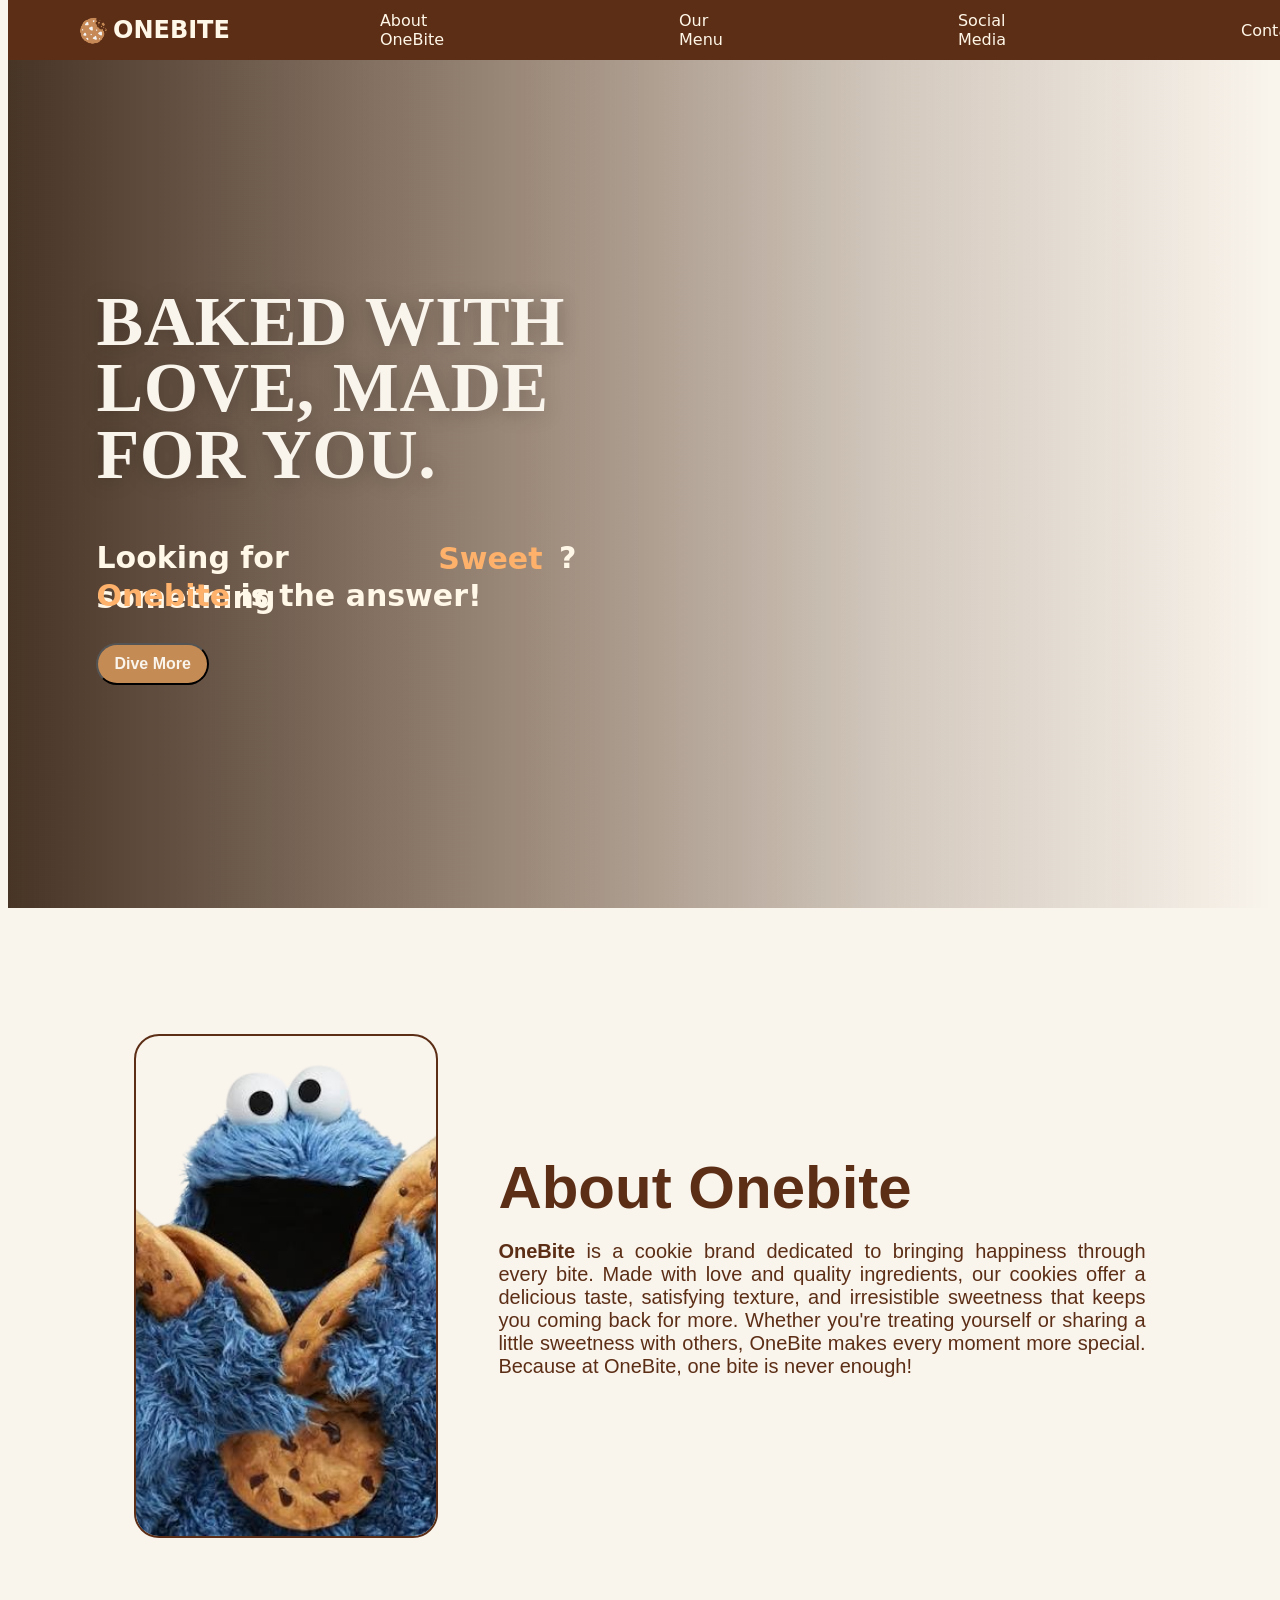
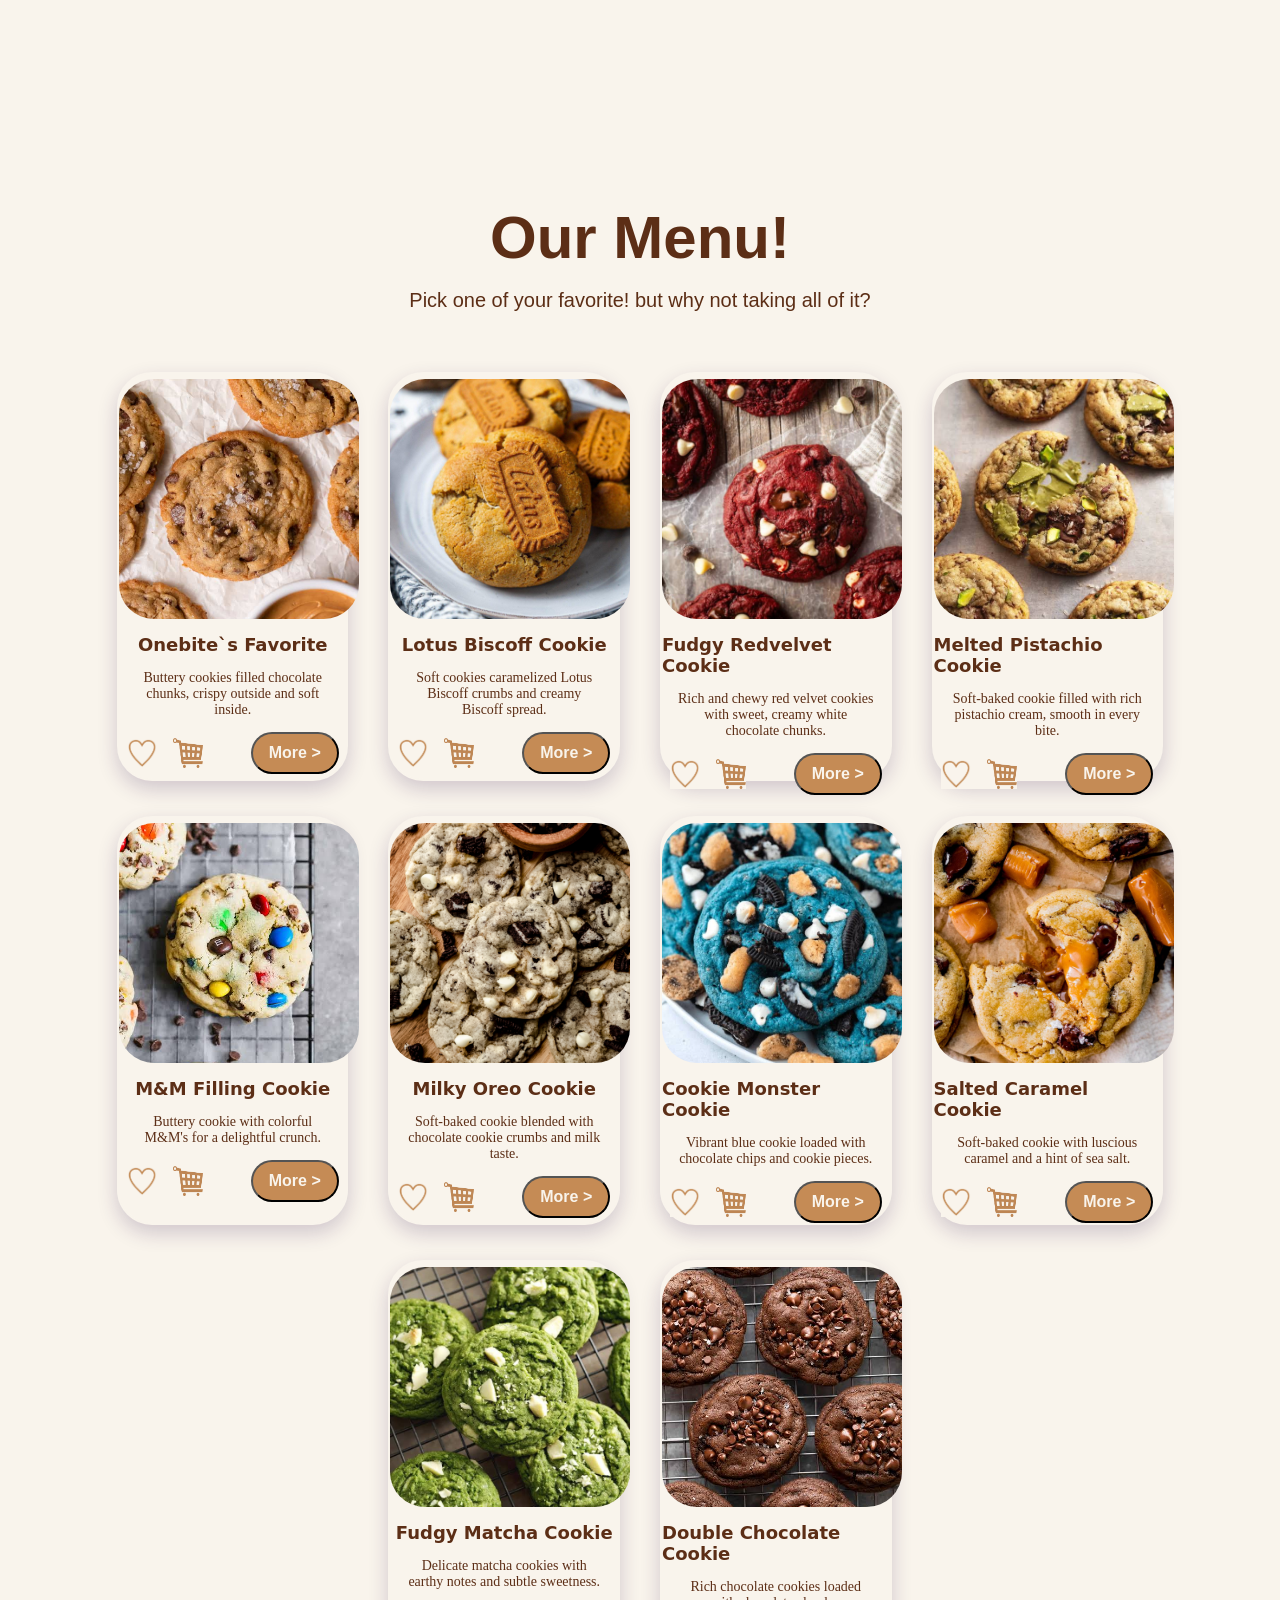
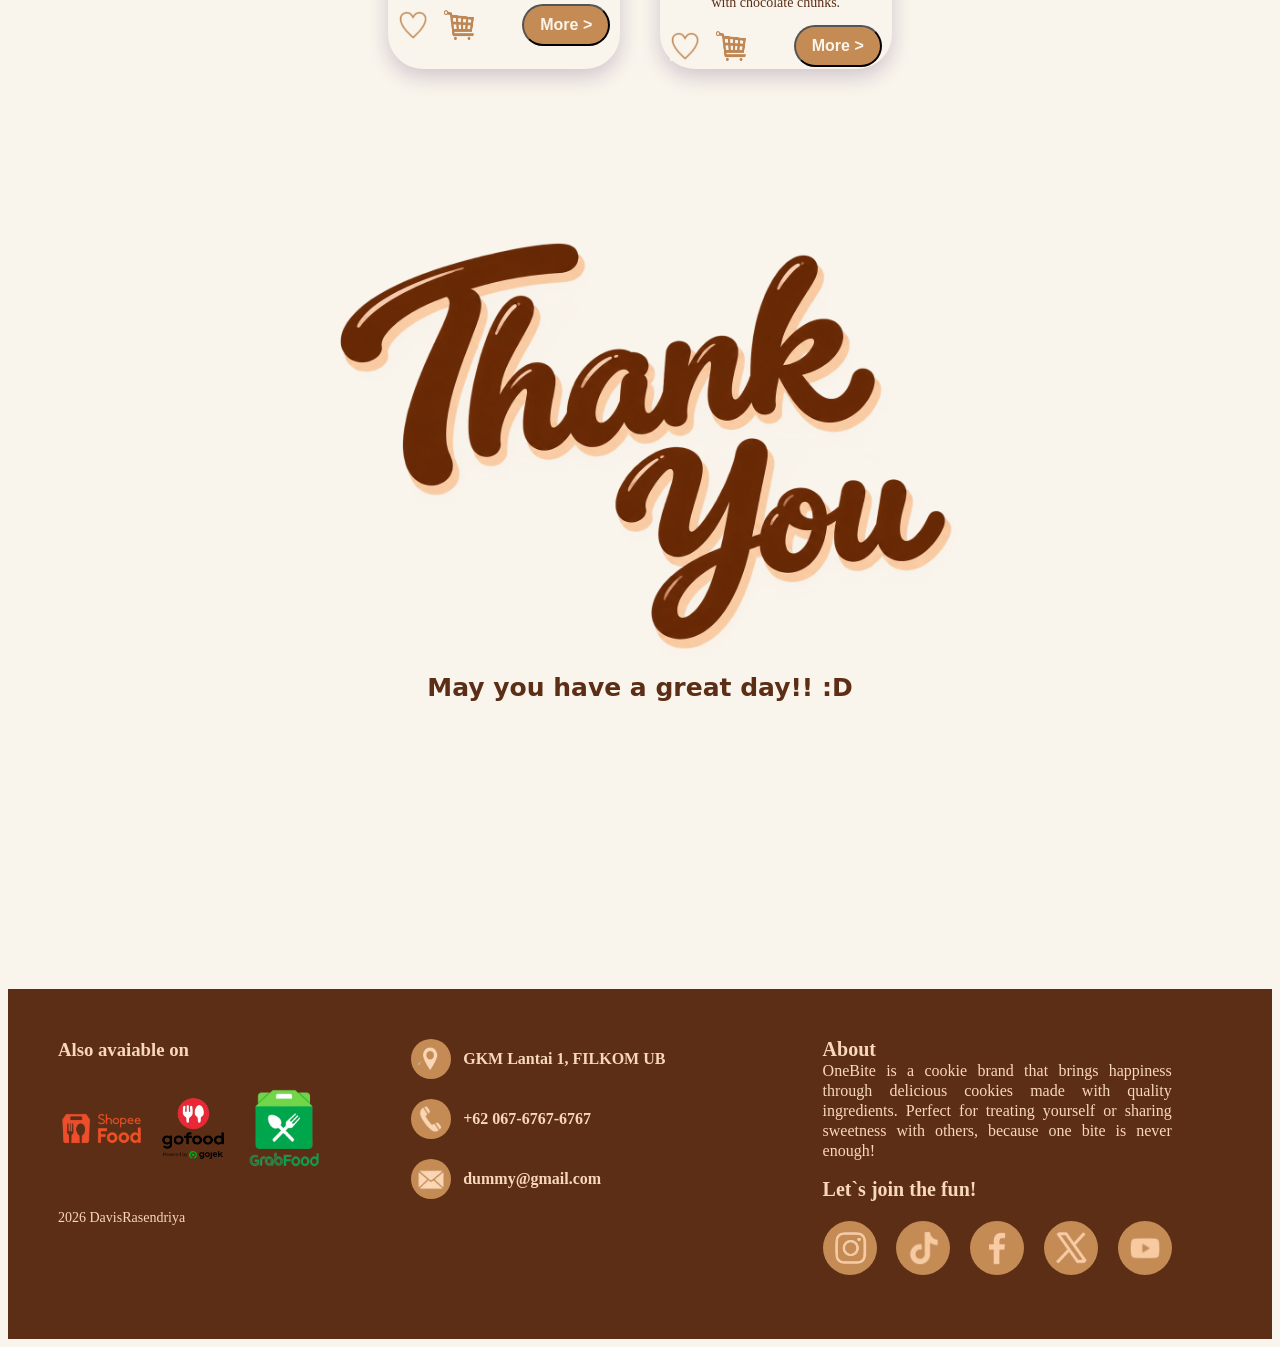
==== commit 0b25009c: "mr.final is finnaly here" ====
--- a/index.html
+++ b/index.html
@@ -38,7 +38,7 @@
                 <div class="bungkus-kata">
                     <span class="kata">Sweet</span>
                     <span class="kata">Soft</span>
-                    <span class="kata">Cruchy</span>
+                    <span class="kata">Crunchy</span>
                     <span class="kata">Lovely</span>
                     <span class="kata">Cozy</span>
                     <span class="kata">Sweet</span>
--- a/style.css
+++ b/style.css
@@ -4,12 +4,12 @@
     --card-color: #f9d8b9;
 }
 
+* {
+    background-color: #F9F4EC;
+}
+
 html {
     scroll-behavior: smooth;
-}
-
-*{
-    background-color: #F9F4EC;
 }
 
 @font-face {
@@ -65,6 +65,36 @@
     align-items: center;
     gap: 235px;
 }
+
+.navbar-list a {
+    position: relative;
+    text-decoration: none;
+    transition: color 0.3s ease;
+}
+
+.navbar-list a::after {
+    content: "";
+    position: absolute;
+    left: 0;
+    bottom: -6px;
+    width: 100%;
+    height: 2px;
+    background-color: #F6B77A;
+
+    transform: scaleX(0);
+    transform-origin: right;
+    transition: transform 0.3s ease;
+}
+
+.navbar-list a:hover {
+    color: #F6B77A;
+}
+
+.navbar-list a:hover::after {
+    transform: scaleX(1);
+    transform-origin: left;
+}
+
 a {
     text-decoration: none;
     color: #FFF7E8;
@@ -231,6 +261,7 @@
 
 .section2 {
     min-height: 80vh;
+    background-color: #F9F4EC;
 }
 
 .besar2 {
@@ -283,6 +314,7 @@
 .section3 {
     min-height: 100vh;
     padding-top: 120px;
+    background-color: #F9F4EC;
 }
 
 .ourmenu {
@@ -556,6 +588,7 @@
 .section4 {
     min-height: 80vh;
     padding-top: 120px;
+    background-color: #F9F4EC;
     
 }
 
